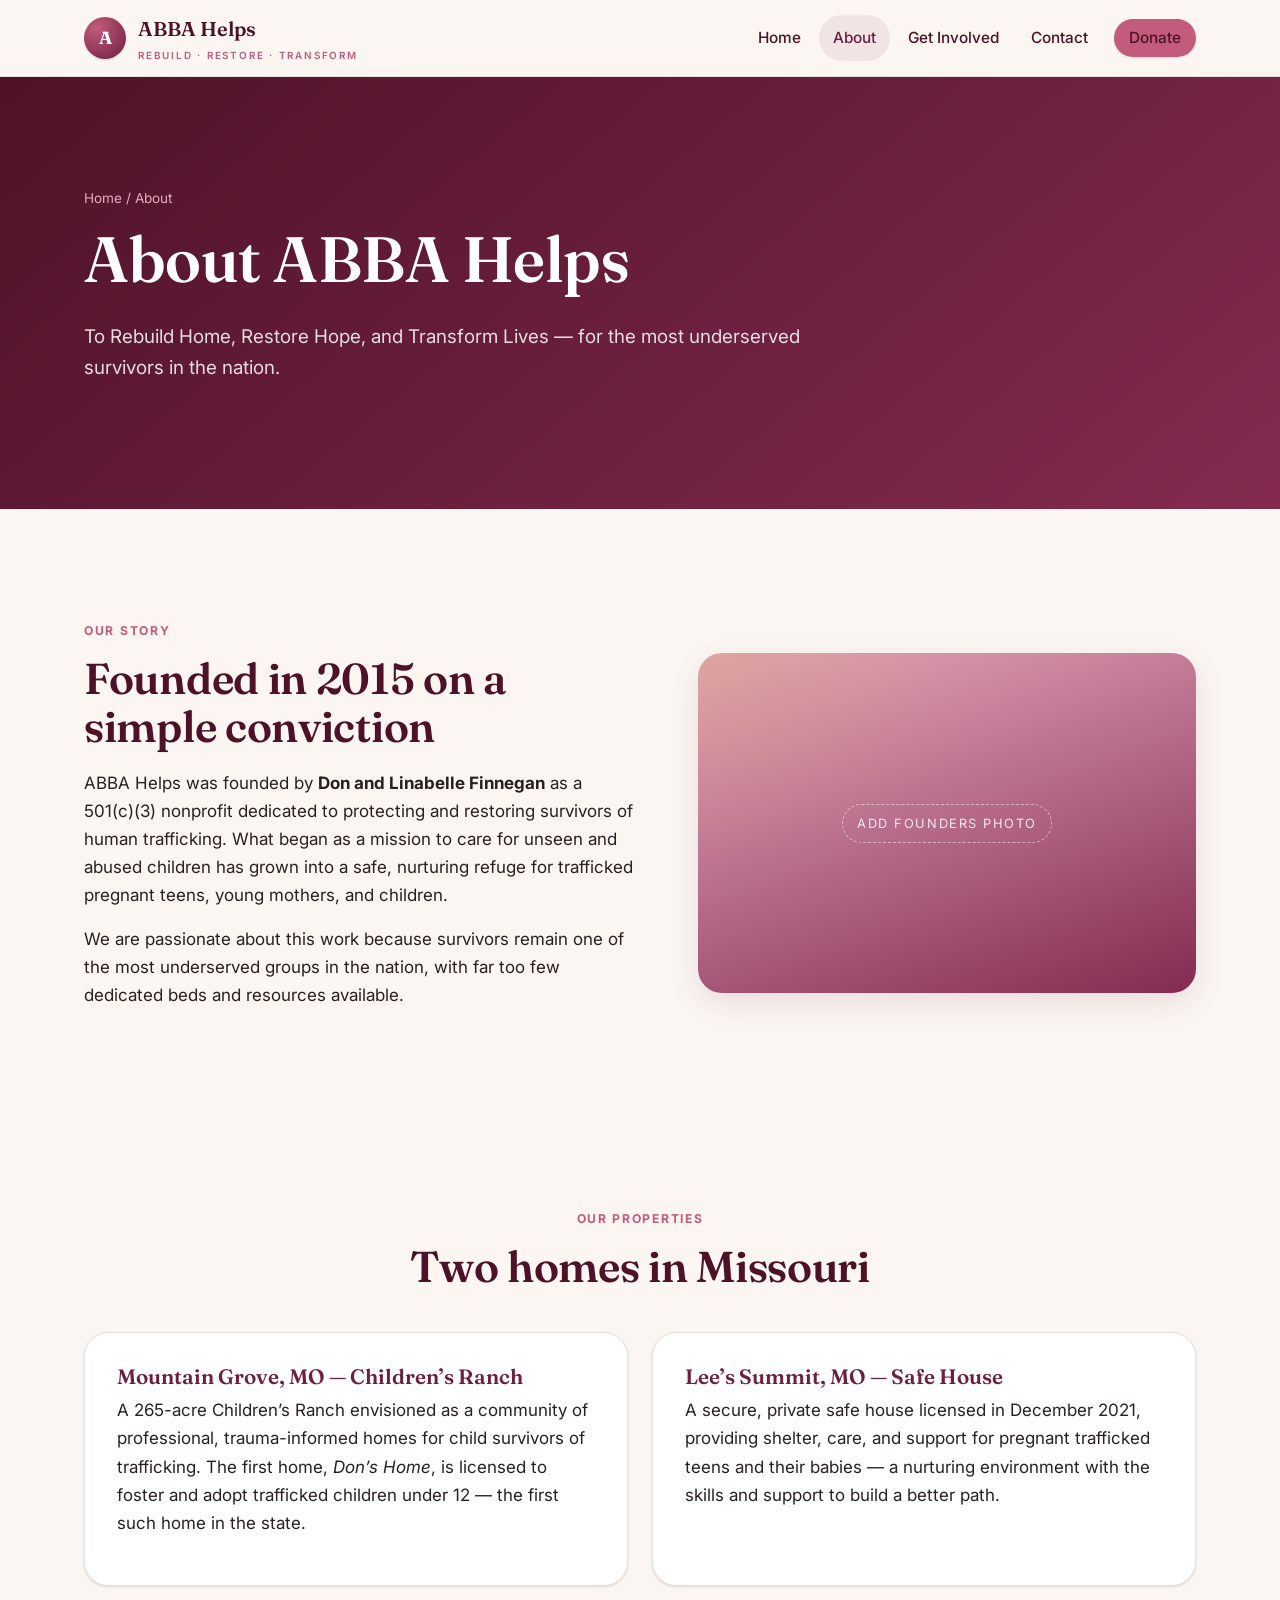
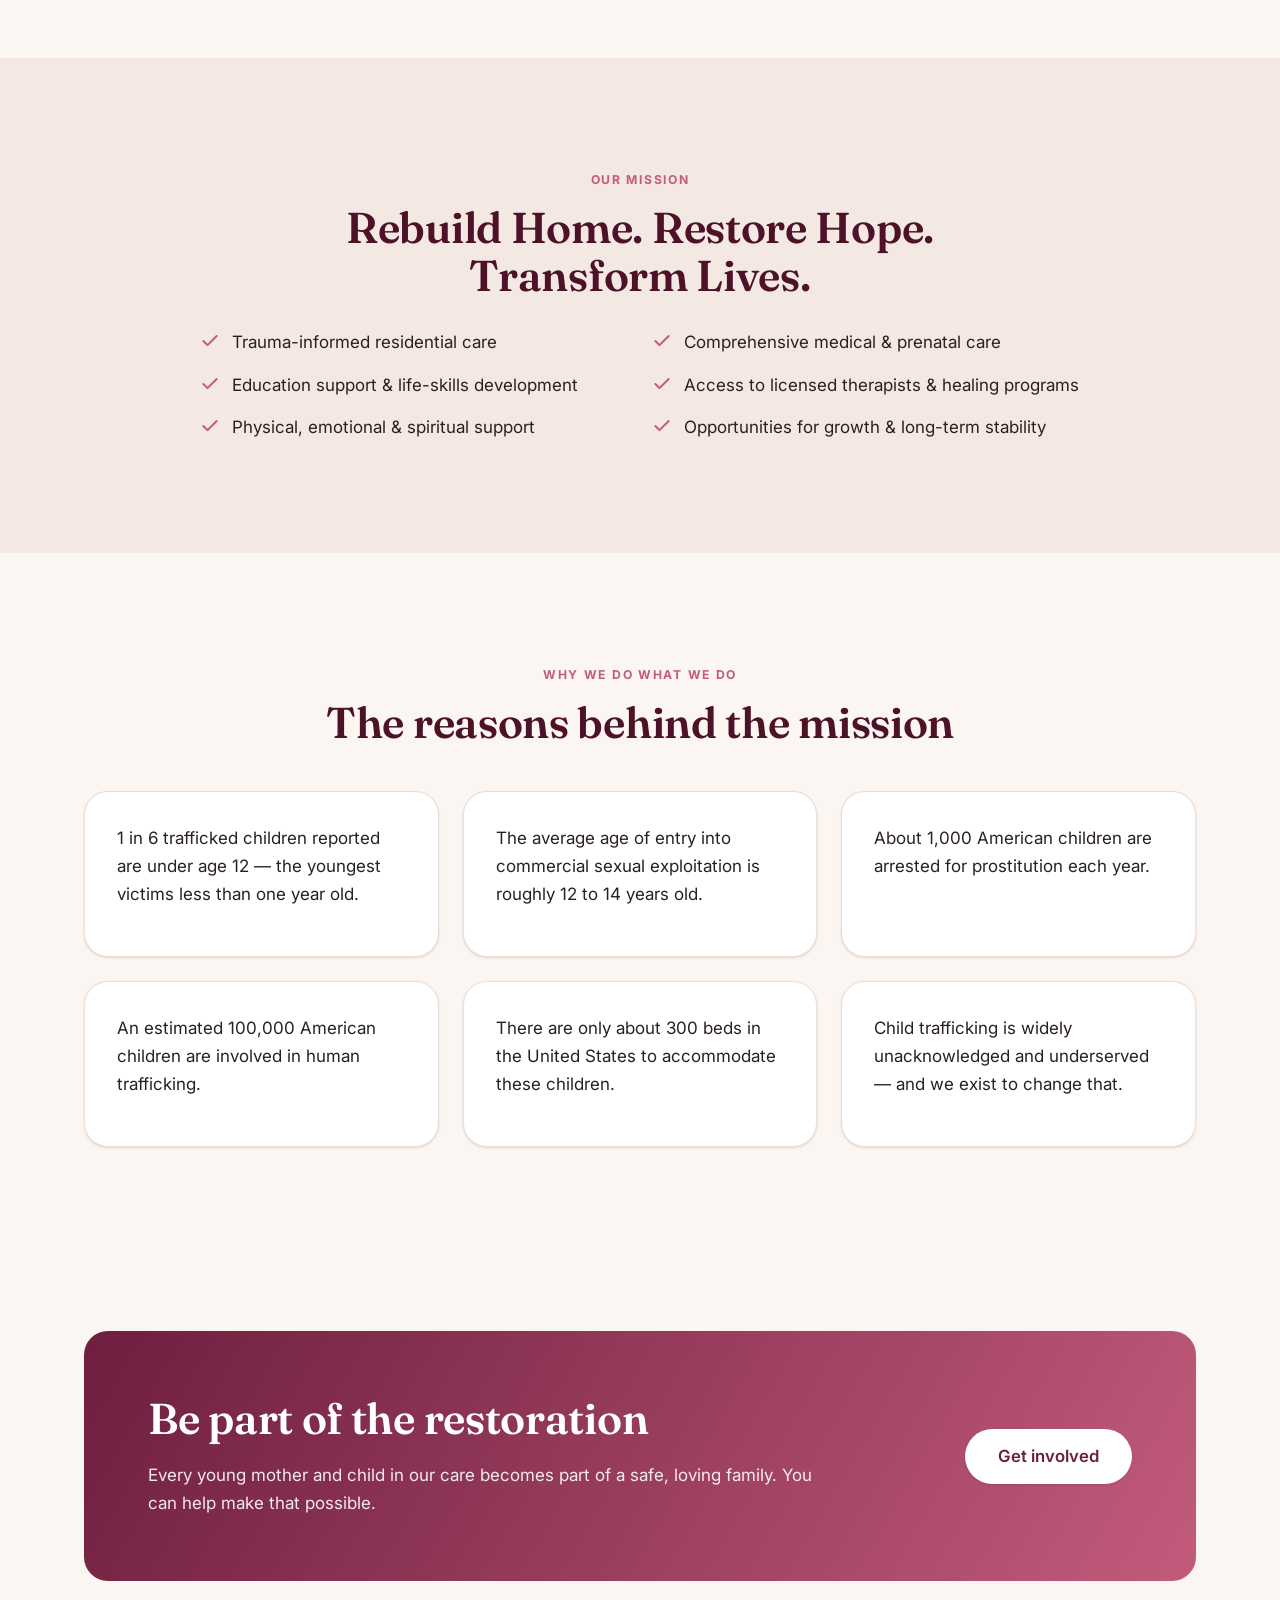
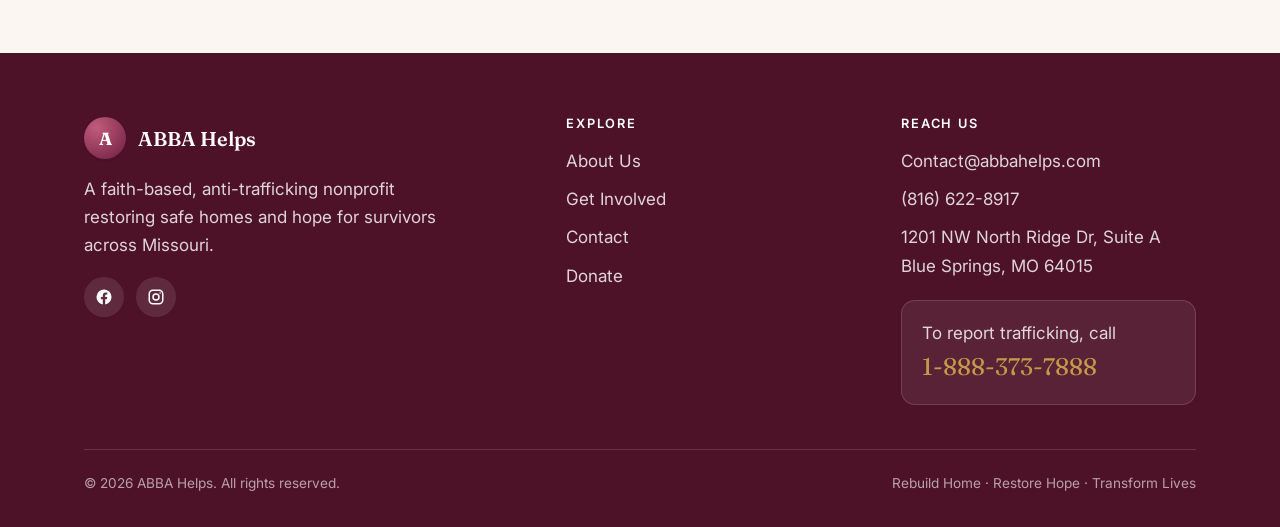
==== about.html @ a387b4b2 "Add files via upload" ====
<!DOCTYPE html>
<html lang="en">
<head>
<meta charset="UTF-8" />
<meta name="viewport" content="width=device-width, initial-scale=1" />
<title>About | ABBA Helps</title>
<meta name="description" content="Founded in 2015 by Don and Linabelle Finnegan, ABBA Helps is a 501(c)(3) nonprofit restoring survivors of human trafficking through safe homes and trauma-informed care in Missouri." />
<link rel="preconnect" href="https://fonts.googleapis.com" />
<link rel="preconnect" href="https://fonts.gstatic.com" crossorigin />
<link href="https://fonts.googleapis.com/css2?family=Fraunces:ital,opsz,wght@0,9..144,400;0,9..144,500;0,9..144,600;1,9..144,500&family=Inter:wght@400;500;600;700&display=swap" rel="stylesheet" />
<link rel="stylesheet" href="styles.css" />
</head>
<body>

<header class="site-header">
  <div class="container nav">
    <a href="index.html" class="brand" aria-label="ABBA Helps home"><span class="mark">A</span><span>ABBA Helps<small>Rebuild · Restore · Transform</small></span></a>
    <button class="nav-toggle" aria-label="Open menu" aria-expanded="false"><span></span><span></span><span></span></button>
    <ul class="nav-links">
      <li><a href="index.html">Home</a></li>
      <li><a href="about.html" class="active">About</a></li>
      <li><a href="get-involved.html">Get Involved</a></li>
      <li><a href="contact.html">Contact</a></li>
      <li class="nav-cta"><a class="btn btn--accent" href="https://form-renderer-app.donorperfect.io/give/abba-helps/abba-helps-donate" target="_blank" rel="noopener">Donate</a></li>
    </ul>
  </div>
</header>

<main>
<section class="page-head">
  <div class="container">
    <div class="breadcrumb"><a href="index.html">Home</a> / About</div>
    <h1>About ABBA Helps</h1>
    <p class="lead measure">To Rebuild Home, Restore Hope, and Transform Lives — for the most underserved survivors in the nation.</p>
  </div>
</section>

<section class="section">
  <div class="container split">
    <div class="reveal">
      <p class="eyebrow">Our Story</p>
      <h2>Founded in 2015 on a simple conviction</h2>
      <p>ABBA Helps was founded by <strong>Don and Linabelle Finnegan</strong> as a 501(c)(3) nonprofit dedicated to protecting and restoring survivors of human trafficking. What began as a mission to care for unseen and abused children has grown into a safe, nurturing refuge for trafficked pregnant teens, young mothers, and children.</p>
      <p>We are passionate about this work because survivors remain one of the most underserved groups in the nation, with far too few dedicated beds and resources available.</p>
    </div>
    <div class="media reveal" role="img" aria-label="Photo of the ABBA Helps founders or home"><span class="ph">Add founders photo</span></div>
  </div>
</section>

<section class="section--tight">
  <div class="container">
    <p class="eyebrow center">Our Properties</p>
    <h2 class="center" style="margin-bottom:40px">Two homes in Missouri</h2>
    <div class="grid grid-2">
      <article class="card reveal">
        <h3>Mountain Grove, MO — Children’s Ranch</h3>
        <p>A 265-acre Children’s Ranch envisioned as a community of professional, trauma-informed homes for child survivors of trafficking. The first home, <em>Don’s Home</em>, is licensed to foster and adopt trafficked children under 12 — the first such home in the state.</p>
      </article>
      <article class="card reveal">
        <h3>Lee’s Summit, MO — Safe House</h3>
        <p>A secure, private safe house licensed in December 2021, providing shelter, care, and support for pregnant trafficked teens and their babies — a nurturing environment with the skills and support to build a better path.</p>
      </article>
    </div>
  </div>
</section>

<section class="section scripture">
  <div class="container">
    <div class="center measure">
      <p class="eyebrow">Our Mission</p>
      <h2 style="margin-bottom:28px">Rebuild Home. Restore Hope. Transform Lives.</h2>
    </div>
    <div class="grid grid-2" style="max-width:880px;margin-inline:auto">
      <ul class="checklist reveal">
        <li><svg width="20" height="20" viewBox="0 0 24 24" fill="none" stroke="currentColor" stroke-width="2.4" stroke-linecap="round" stroke-linejoin="round"><path d="M20 6L9 17l-5-5"/></svg> Trauma-informed residential care</li>
        <li><svg width="20" height="20" viewBox="0 0 24 24" fill="none" stroke="currentColor" stroke-width="2.4" stroke-linecap="round" stroke-linejoin="round"><path d="M20 6L9 17l-5-5"/></svg> Education support &amp; life-skills development</li>
        <li><svg width="20" height="20" viewBox="0 0 24 24" fill="none" stroke="currentColor" stroke-width="2.4" stroke-linecap="round" stroke-linejoin="round"><path d="M20 6L9 17l-5-5"/></svg> Physical, emotional &amp; spiritual support</li>
      </ul>
      <ul class="checklist reveal">
        <li><svg width="20" height="20" viewBox="0 0 24 24" fill="none" stroke="currentColor" stroke-width="2.4" stroke-linecap="round" stroke-linejoin="round"><path d="M20 6L9 17l-5-5"/></svg> Comprehensive medical &amp; prenatal care</li>
        <li><svg width="20" height="20" viewBox="0 0 24 24" fill="none" stroke="currentColor" stroke-width="2.4" stroke-linecap="round" stroke-linejoin="round"><path d="M20 6L9 17l-5-5"/></svg> Access to licensed therapists &amp; healing programs</li>
        <li><svg width="20" height="20" viewBox="0 0 24 24" fill="none" stroke="currentColor" stroke-width="2.4" stroke-linecap="round" stroke-linejoin="round"><path d="M20 6L9 17l-5-5"/></svg> Opportunities for growth &amp; long-term stability</li>
      </ul>
    </div>
  </div>
</section>

<section class="section">
  <div class="container">
    <div class="center measure" style="margin-bottom:44px">
      <p class="eyebrow">Why We Do What We Do</p>
      <h2>The reasons behind the mission</h2>
    </div>
    <div class="grid grid-3">
      <div class="card reveal"><p>1 in 6 trafficked children reported are under age 12 — the youngest victims less than one year old.</p></div>
      <div class="card reveal"><p>The average age of entry into commercial sexual exploitation is roughly 12 to 14 years old.</p></div>
      <div class="card reveal"><p>About 1,000 American children are arrested for prostitution each year.</p></div>
      <div class="card reveal"><p>An estimated 100,000 American children are involved in human trafficking.</p></div>
      <div class="card reveal"><p>There are only about 300 beds in the United States to accommodate these children.</p></div>
      <div class="card reveal"><p>Child trafficking is widely unacknowledged and underserved — and we exist to change that.</p></div>
    </div>
  </div>
</section>

<section class="section--tight">
  <div class="container">
    <div class="cta-band reveal"><div class="inner">
      <div>
        <h2>Be part of the restoration</h2>
        <p>Every young mother and child in our care becomes part of a safe, loving family. You can help make that possible.</p>
      </div>
      <div class="btn-row" style="justify-content:flex-end">
        <a class="btn btn--light btn--lg" href="get-involved.html">Get involved</a>
      </div>
    </div></div>
  </div>
</section>
</main>

<footer class="site-footer">
  <div class="container">
    <div class="foot-grid">
      <div>
        <a href="index.html" class="brand" style="color:#fff"><span class="mark">A</span><span style="color:#fff">ABBA Helps</span></a>
        <p style="margin-top:16px;max-width:34ch">A faith-based, anti-trafficking nonprofit restoring safe homes and hope for survivors across Missouri.</p>
        <div class="socials">
          <a href="https://www.facebook.com/abbahelps/" target="_blank" rel="noopener" aria-label="Facebook"><svg width="18" height="18" viewBox="0 0 24 24" fill="currentColor"><path d="M22 12a10 10 0 10-11.6 9.9v-7H7.9V12h2.5V9.8c0-2.5 1.5-3.9 3.8-3.9 1.1 0 2.2.2 2.2.2v2.5h-1.2c-1.2 0-1.6.8-1.6 1.6V12h2.7l-.4 2.9h-2.3v7A10 10 0 0022 12z"/></svg></a>
          <a href="https://www.instagram.com/abbahelps/" target="_blank" rel="noopener" aria-label="Instagram"><svg width="18" height="18" viewBox="0 0 24 24" fill="none" stroke="currentColor" stroke-width="2"><rect x="3" y="3" width="18" height="18" rx="5"/><circle cx="12" cy="12" r="4"/><circle cx="17.5" cy="6.5" r="1" fill="currentColor" stroke="none"/></svg></a>
        </div>
      </div>
      <div>
        <h4>Explore</h4>
        <ul class="foot-links">
          <li><a href="about.html">About Us</a></li>
          <li><a href="get-involved.html">Get Involved</a></li>
          <li><a href="contact.html">Contact</a></li>
          <li><a href="https://form-renderer-app.donorperfect.io/give/abba-helps/abba-helps-donate" target="_blank" rel="noopener">Donate</a></li>
        </ul>
      </div>
      <div>
        <h4>Reach Us</h4>
        <ul class="foot-links">
          <li><a href="mailto:Contact@abbahelps.com">Contact@abbahelps.com</a></li>
          <li><a href="tel:+18166228917">(816) 622-8917</a></li>
          <li>1201 NW North Ridge Dr, Suite A<br>Blue Springs, MO 64015</li>
        </ul>
        <div class="hotline"><div>To report trafficking, call</div><div class="num">1-888-373-7888</div></div>
      </div>
    </div>
    <div class="foot-bottom">
      <span>© <span id="year">2026</span> ABBA Helps. All rights reserved.</span>
      <span>Rebuild Home · Restore Hope · Transform Lives</span>
    </div>
  </div>
</footer>

<script src="script.js"></script>
</body>
</html>
---- styles.css ----
/* =====================================================================
   ABBA Helps — Design System
   A single shared stylesheet for the whole site. Edit tokens here and
   the change ripples everywhere. No build step required.
   ===================================================================== */

/* ----- Design tokens ------------------------------------------------ */
:root {
  /* Brand */
  --maroon-900: #4E1228;
  --maroon-700: #6E1E3F;
  --maroon-600: #842A50;
  --rose-500:  #C25B7C;
  --rose-300:  #E7A9BE;
  --gold-500:  #C49A4A;

  /* Neutrals */
  --ink:       #2A2024;
  --ink-soft:  #5A4F54;
  --cream:     #FBF6F2;
  --cream-2:   #F4E9E2;
  --white:     #ffffff;
  --line:      #ECDDD6;

  /* Semantic */
  --bg:        var(--cream);
  --surface:   var(--white);
  --text:      var(--ink);
  --muted:     var(--ink-soft);
  --primary:   var(--maroon-700);
  --accent:    var(--rose-500);

  /* Type */
  --font-display: "Fraunces", Georgia, "Times New Roman", serif;
  --font-body: "Inter", -apple-system, BlinkMacSystemFont, "Segoe UI", Roboto, sans-serif;

  /* Spacing scale */
  --s-1: 4px;  --s-2: 8px;  --s-3: 12px; --s-4: 16px; --s-5: 24px;
  --s-6: 32px; --s-7: 48px; --s-8: 64px; --s-9: 96px; --s-10: 128px;

  /* Radius / shadow / motion */
  --r-sm: 8px; --r-md: 14px; --r-lg: 24px; --r-pill: 999px;
  --shadow-sm: 0 1px 3px rgba(40,20,30,.08), 0 1px 2px rgba(40,20,30,.06);
  --shadow-md: 0 10px 30px rgba(78,18,40,.10);
  --shadow-lg: 0 24px 60px rgba(78,18,40,.16);
  --ease: cubic-bezier(.22,.61,.36,1);
  --maxw: 1160px;
}

/* ----- Reset -------------------------------------------------------- */
*,*::before,*::after { box-sizing: border-box; }
html { scroll-behavior: smooth; -webkit-text-size-adjust: 100%; }
body {
  margin: 0;
  font-family: var(--font-body);
  color: var(--text);
  background: var(--bg);
  line-height: 1.65;
  font-size: 17px;
  -webkit-font-smoothing: antialiased;
}
img { max-width: 100%; display: block; }
a { color: var(--primary); text-decoration: none; }
a:hover { color: var(--accent); }
h1,h2,h3,h4 { font-family: var(--font-display); color: var(--maroon-900); line-height: 1.12; font-weight: 600; margin: 0 0 .4em; }
h1 { font-size: clamp(2.4rem, 5vw, 4rem); letter-spacing: -.5px; }
h2 { font-size: clamp(1.8rem, 3.4vw, 2.7rem); letter-spacing: -.3px; }
h3 { font-size: 1.3rem; }
p  { margin: 0 0 1rem; }
.lead { font-size: 1.18rem; color: var(--muted); }

/* ----- Layout helpers ---------------------------------------------- */
.container { width: 100%; max-width: var(--maxw); margin-inline: auto; padding-inline: 24px; }
.section { padding-block: clamp(56px, 9vw, 112px); }
.section--tight { padding-block: clamp(40px, 6vw, 72px); }
.eyebrow {
  font-family: var(--font-body); font-weight: 700; letter-spacing: .14em;
  text-transform: uppercase; font-size: .76rem; color: var(--accent); margin-bottom: 14px;
}
.center { text-align: center; }
.measure { max-width: 62ch; }
.center.measure { margin-inline: auto; }

/* ----- Buttons ------------------------------------------------------ */
.btn {
  --btn-bg: var(--primary); --btn-fg: #fff;
  display: inline-flex; align-items: center; gap: 10px;
  background: var(--btn-bg); color: var(--btn-fg);
  font-weight: 600; font-size: 1rem; line-height: 1;
  padding: 15px 26px; border-radius: var(--r-pill);
  border: 1px solid transparent; cursor: pointer;
  transition: transform .25s var(--ease), box-shadow .25s var(--ease), background .2s var(--ease);
  box-shadow: var(--shadow-sm);
}
.btn:hover { transform: translateY(-2px); box-shadow: var(--shadow-md); color: #fff; }
.btn:active { transform: translateY(0); }
.btn--accent { --btn-bg: var(--accent); }
.btn--gold   { --btn-bg: var(--gold-500); --btn-fg: #2A2024; }
.btn--ghost  {
  --btn-bg: transparent; --btn-fg: var(--maroon-900);
  border-color: rgba(78,18,40,.25); box-shadow: none;
}
.btn--ghost:hover { background: rgba(110,30,63,.06); color: var(--maroon-900); }
.btn--light { --btn-bg: #fff; --btn-fg: var(--maroon-700); }
.btn--lg { padding: 18px 32px; font-size: 1.05rem; }
.btn-row { display: flex; flex-wrap: wrap; gap: 14px; }

/* ----- Header / nav ------------------------------------------------- */
.site-header {
  position: sticky; top: 0; z-index: 50;
  background: rgba(251,246,242,.82);
  backdrop-filter: saturate(140%) blur(12px);
  border-bottom: 1px solid var(--line);
}
.nav { display: flex; align-items: center; justify-content: space-between; height: 76px; }
.brand { display: flex; align-items: center; gap: 12px; font-family: var(--font-display); font-weight: 600; font-size: 1.25rem; color: var(--maroon-900); }
.brand .mark {
  width: 42px; height: 42px; border-radius: 50%; flex: 0 0 auto;
  display: grid; place-items: center; color: #fff; font-weight: 700;
  background: radial-gradient(circle at 30% 25%, var(--rose-500), var(--maroon-700));
  box-shadow: var(--shadow-sm); font-family: var(--font-display); font-size: 1.1rem;
}
.brand small { display:block; font-family: var(--font-body); font-weight: 600; font-size: .62rem; letter-spacing: .18em; text-transform: uppercase; color: var(--accent); margin-top: 2px; }
.nav-links { display: flex; align-items: center; gap: 4px; list-style: none; margin: 0; padding: 0; }
.nav-links a {
  display: inline-block; padding: 10px 14px; border-radius: var(--r-pill);
  color: var(--maroon-900); font-weight: 500; font-size: .96rem; transition: background .2s;
}
.nav-links a:hover, .nav-links a.active { background: rgba(110,30,63,.08); color: var(--maroon-700); }
.nav-cta { margin-left: 8px; }
.nav-toggle { display: none; background: none; border: 0; cursor: pointer; padding: 10px; }
.nav-toggle span { display: block; width: 24px; height: 2px; background: var(--maroon-900); margin: 5px 0; transition: .3s; }

/* ----- Hero --------------------------------------------------------- */
.hero { position: relative; overflow: hidden; color: #fff; isolation: isolate; }
.hero::before {
  content: ""; position: absolute; inset: 0; z-index: -2;
  background:
    radial-gradient(1200px 600px at 80% -10%, rgba(196,154,74,.35), transparent 60%),
    radial-gradient(900px 700px at 10% 110%, rgba(194,91,124,.45), transparent 55%),
    linear-gradient(140deg, var(--maroon-900) 0%, var(--maroon-700) 55%, var(--maroon-600) 100%);
}
.hero::after { /* subtle texture */
  content: ""; position: absolute; inset: 0; z-index: -1; opacity: .12;
  background-image: radial-gradient(rgba(255,255,255,.6) 1px, transparent 1.4px);
  background-size: 26px 26px;
}
.hero .container { padding-block: clamp(72px, 13vw, 150px); }
.hero h1 { color: #fff; max-width: 16ch; }
.hero .lead { color: rgba(255,255,255,.86); font-size: 1.25rem; max-width: 54ch; }
.hero .eyebrow { color: var(--rose-300); }
.hero-tag {
  display:inline-flex; align-items:center; gap:8px; margin-bottom:22px;
  background: rgba(255,255,255,.12); border:1px solid rgba(255,255,255,.2);
  padding: 7px 16px; border-radius: var(--r-pill); font-size:.85rem; font-weight:600;
}
.hero-tag .dot { width:8px; height:8px; border-radius:50%; background: var(--gold-500); }

/* ----- Cards / grids ------------------------------------------------ */
.grid { display: grid; gap: 24px; }
.grid-3 { grid-template-columns: repeat(3, 1fr); }
.grid-2 { grid-template-columns: repeat(2, 1fr); }
.card {
  background: var(--surface); border: 1px solid var(--line);
  border-radius: var(--r-lg); padding: 32px;
  box-shadow: var(--shadow-sm); transition: transform .3s var(--ease), box-shadow .3s var(--ease);
}
.card:hover { transform: translateY(-4px); box-shadow: var(--shadow-md); }
.card .icon {
  width: 54px; height: 54px; border-radius: 14px; display: grid; place-items: center;
  margin-bottom: 18px; background: linear-gradient(135deg, var(--cream-2), #fff);
  border: 1px solid var(--line); color: var(--maroon-700);
}
.card h3 { color: var(--maroon-700); }

/* Pillars (Rebuild/Restore/Transform) */
.pillar { text-align: center; }
.pillar .num { font-family: var(--font-display); font-size: 2.2rem; color: var(--rose-300); }

/* ----- Stats band --------------------------------------------------- */
.stats { background: var(--maroon-900); color: #fff; }
.stats .grid { grid-template-columns: repeat(4, 1fr); gap: 18px; }
.stat { text-align: center; padding: 14px; }
.stat .big { font-family: var(--font-display); font-size: clamp(2.2rem,4vw,3.2rem); color: var(--gold-500); line-height: 1; }
.stat .lbl { color: rgba(255,255,255,.8); font-size: .95rem; margin-top: 8px; }

/* ----- Split feature ------------------------------------------------ */
.split { display: grid; grid-template-columns: 1.05fr .95fr; gap: clamp(28px,5vw,64px); align-items: center; }
.media {
  border-radius: var(--r-lg); min-height: 340px; box-shadow: var(--shadow-md);
  background:
    radial-gradient(120% 120% at 0% 0%, rgba(196,154,74,.25), transparent 50%),
    linear-gradient(160deg, var(--rose-300), var(--maroon-600));
  position: relative; overflow: hidden; display: grid; place-items: center;
}
.media .ph {
  color: rgba(255,255,255,.85); font-size: .8rem; letter-spacing: .12em; text-transform: uppercase;
  border: 1px dashed rgba(255,255,255,.5); padding: 8px 14px; border-radius: var(--r-pill);
}

/* ----- Scripture quote --------------------------------------------- */
.scripture { background: var(--cream-2); }
.scripture blockquote {
  margin: 0 auto; max-width: 50ch; text-align: center; font-family: var(--font-display);
  font-size: clamp(1.5rem, 3vw, 2.1rem); font-style: italic; color: var(--maroon-700); line-height: 1.35;
}
.scripture cite { display:block; margin-top: 20px; font-family: var(--font-body); font-style: normal; font-weight: 700; letter-spacing:.05em; color: var(--accent); font-size: .95rem; }

/* ----- Donate band -------------------------------------------------- */
.cta-band { position: relative; color: #fff; overflow:hidden; isolation:isolate; border-radius: var(--r-lg); }
.cta-band::before { content:""; position:absolute; inset:0; z-index:-1;
  background: linear-gradient(120deg, var(--maroon-700), var(--rose-500)); }
.cta-band .inner { padding: clamp(36px,6vw,64px); display:grid; grid-template-columns: 1.4fr .6fr; gap: 28px; align-items:center; }
.cta-band h2 { color:#fff; }
.cta-band p { color: rgba(255,255,255,.9); margin-bottom:0; }
.cta-band .price { font-family: var(--font-display); font-size: 3rem; color: var(--gold-500); }

/* ----- Forms -------------------------------------------------------- */
.form { display: grid; gap: 18px; max-width: 620px; }
.field label { display:block; font-weight:600; font-size:.9rem; margin-bottom:6px; color: var(--maroon-900); }
.field input, .field textarea, .field select {
  width:100%; padding:13px 15px; font: inherit; color: var(--ink);
  background:#fff; border:1px solid var(--line); border-radius: var(--r-sm);
  transition: border-color .2s, box-shadow .2s;
}
.field input:focus, .field textarea:focus, .field select:focus {
  outline:none; border-color: var(--accent); box-shadow: 0 0 0 4px rgba(194,91,124,.15);
}
.field textarea { min-height: 140px; resize: vertical; }
.field-row { display:grid; grid-template-columns: 1fr 1fr; gap:18px; }

/* ----- Info / list items ------------------------------------------- */
.checklist { list-style:none; padding:0; margin:0; display:grid; gap:14px; }
.checklist li { display:flex; gap:12px; align-items:flex-start; }
.checklist svg { flex:0 0 auto; margin-top:3px; color: var(--accent); }

/* ----- Notice box --------------------------------------------------- */
.notice { background:#fff; border:1px solid var(--line); border-left:4px solid var(--accent);
  border-radius: var(--r-md); padding: 20px 24px; box-shadow: var(--shadow-sm); }
.notice strong { color: var(--maroon-700); }

/* ----- Footer ------------------------------------------------------- */
.site-footer { background: var(--maroon-900); color: rgba(255,255,255,.82); }
.site-footer .container { padding-block: 64px 32px; }
.foot-grid { display:grid; grid-template-columns: 1.5fr 1fr 1fr; gap: 40px; }
.site-footer h4 { color:#fff; font-family: var(--font-body); font-size: .8rem; letter-spacing:.14em; text-transform:uppercase; margin-bottom:16px; }
.site-footer a { color: rgba(255,255,255,.82); }
.site-footer a:hover { color:#fff; }
.foot-links { list-style:none; padding:0; margin:0; display:grid; gap:10px; }
.socials { display:flex; gap:12px; margin-top:18px; }
.socials a { width:40px; height:40px; border-radius:50%; display:grid; place-items:center; background: rgba(255,255,255,.1); color:#fff; }
.socials a:hover { background: var(--accent); }
.hotline { background: rgba(255,255,255,.07); border:1px solid rgba(255,255,255,.14); border-radius: var(--r-md); padding:18px 20px; margin-top:20px; }
.hotline .num { font-family: var(--font-display); font-size: 1.5rem; color: var(--gold-500); }
.foot-bottom { border-top:1px solid rgba(255,255,255,.14); margin-top:44px; padding-top:22px; display:flex; justify-content:space-between; flex-wrap:wrap; gap:12px; font-size:.85rem; color: rgba(255,255,255,.6); }

/* ----- Page header (interior pages) -------------------------------- */
.page-head { background: linear-gradient(140deg, var(--maroon-900), var(--maroon-600)); color:#fff; }
.page-head .container { padding-block: clamp(56px,9vw,110px); }
.page-head h1 { color:#fff; }
.page-head .lead { color: rgba(255,255,255,.85); }
.breadcrumb { font-size:.85rem; color: var(--rose-300); margin-bottom: 14px; }
.breadcrumb a { color: var(--rose-300); }

/* ----- Reveal-on-scroll -------------------------------------------- */
.reveal { opacity:0; transform: translateY(22px); transition: opacity .7s var(--ease), transform .7s var(--ease); }
.reveal.in { opacity:1; transform:none; }

/* ----- Responsive --------------------------------------------------- */
@media (max-width: 900px) {
  .grid-3 { grid-template-columns: 1fr; }
  .grid-2 { grid-template-columns: 1fr; }
  .stats .grid { grid-template-columns: repeat(2,1fr); }
  .split { grid-template-columns: 1fr; }
  .cta-band .inner { grid-template-columns: 1fr; text-align:center; }
  .cta-band .btn-row { justify-content:center; }
  .foot-grid { grid-template-columns: 1fr; gap:32px; }
  .field-row { grid-template-columns: 1fr; }

  .nav-toggle { display:block; }
  .nav-links {
    position: absolute; top: 76px; left:0; right:0;
    flex-direction: column; align-items: stretch; gap:4px;
    background: var(--cream); border-bottom:1px solid var(--line);
    padding: 14px 24px 22px; box-shadow: var(--shadow-md);
    transform: translateY(-12px); opacity:0; pointer-events:none; transition: .28s var(--ease);
  }
  .nav-links.open { transform:none; opacity:1; pointer-events:auto; }
  .nav-links a { padding: 13px 14px; }
  .nav-cta { margin: 6px 0 0; }
}
@media (max-width: 480px) {
  .stats .grid { grid-template-columns: 1fr; }
  body { font-size: 16px; }
}

@media (prefers-reduced-motion: reduce) {
  * { animation: none !important; transition: none !important; scroll-behavior: auto !important; }
  .reveal { opacity:1; transform:none; }
}
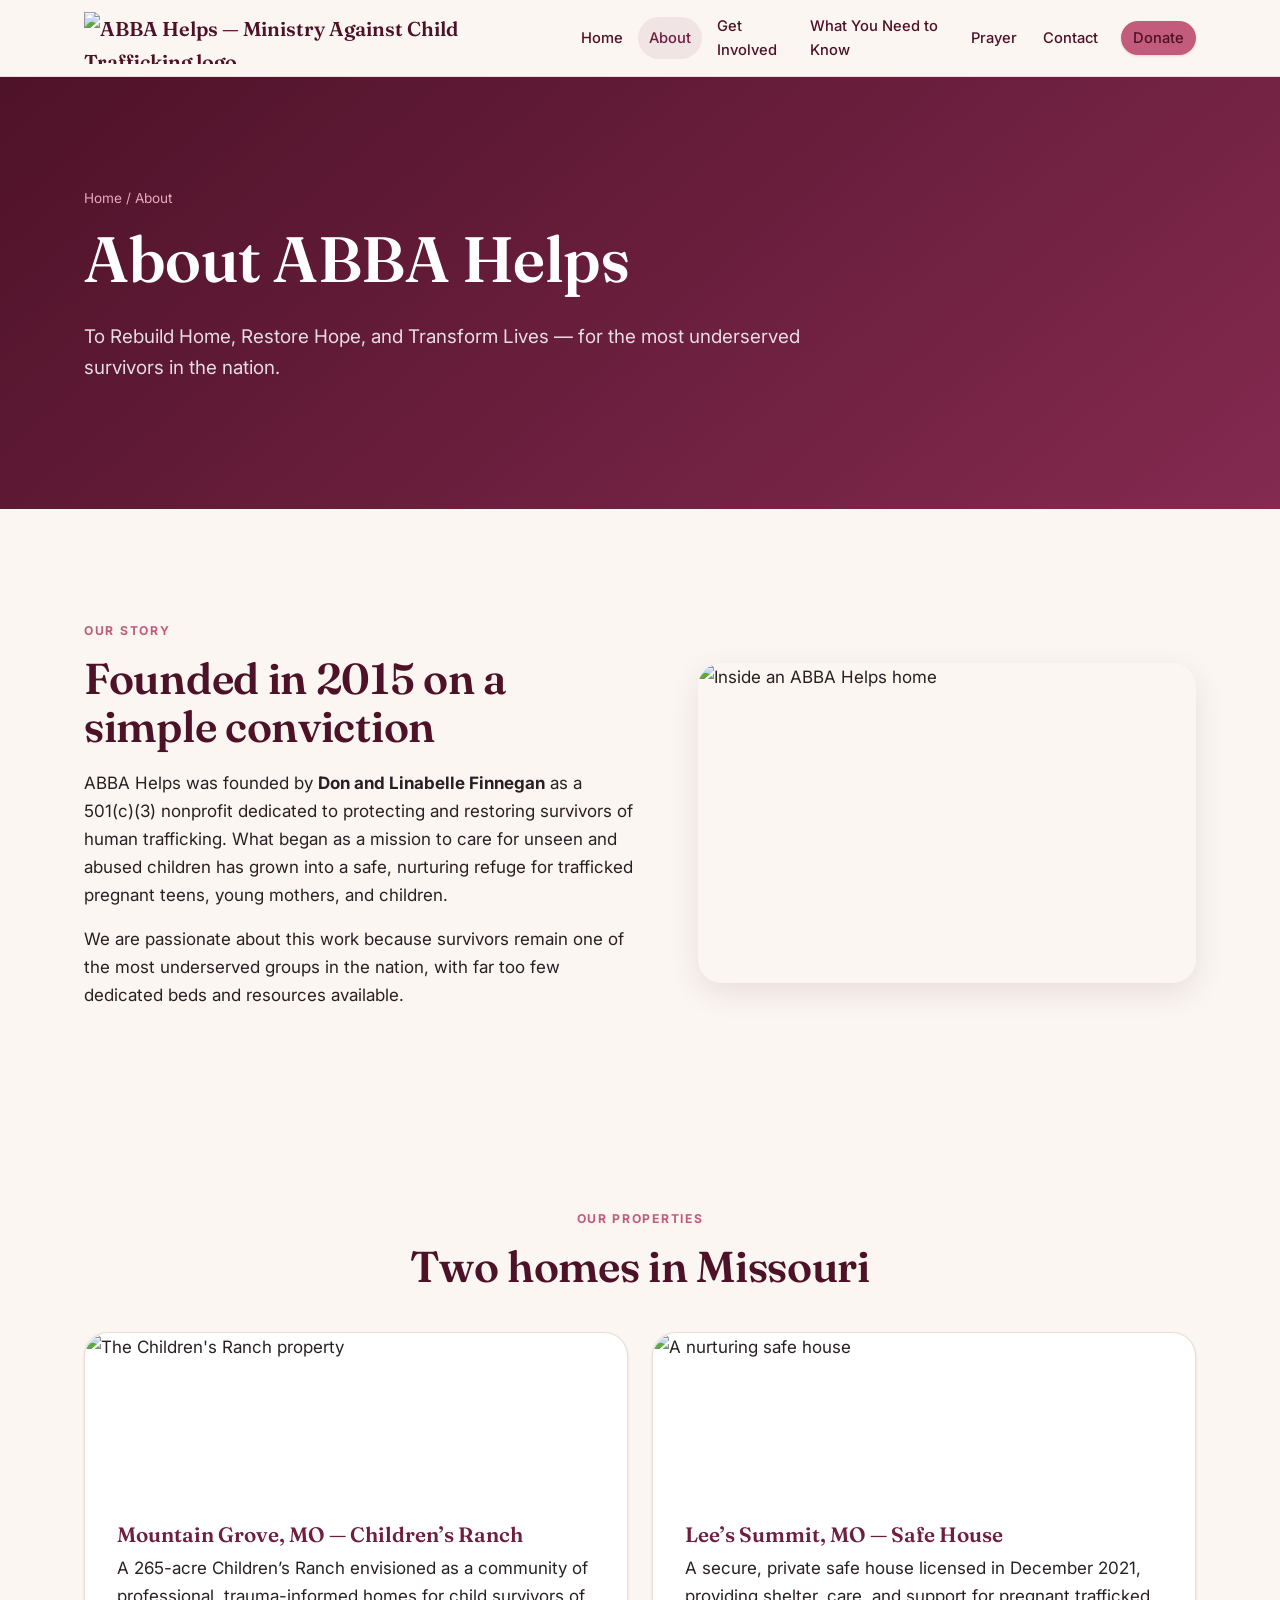
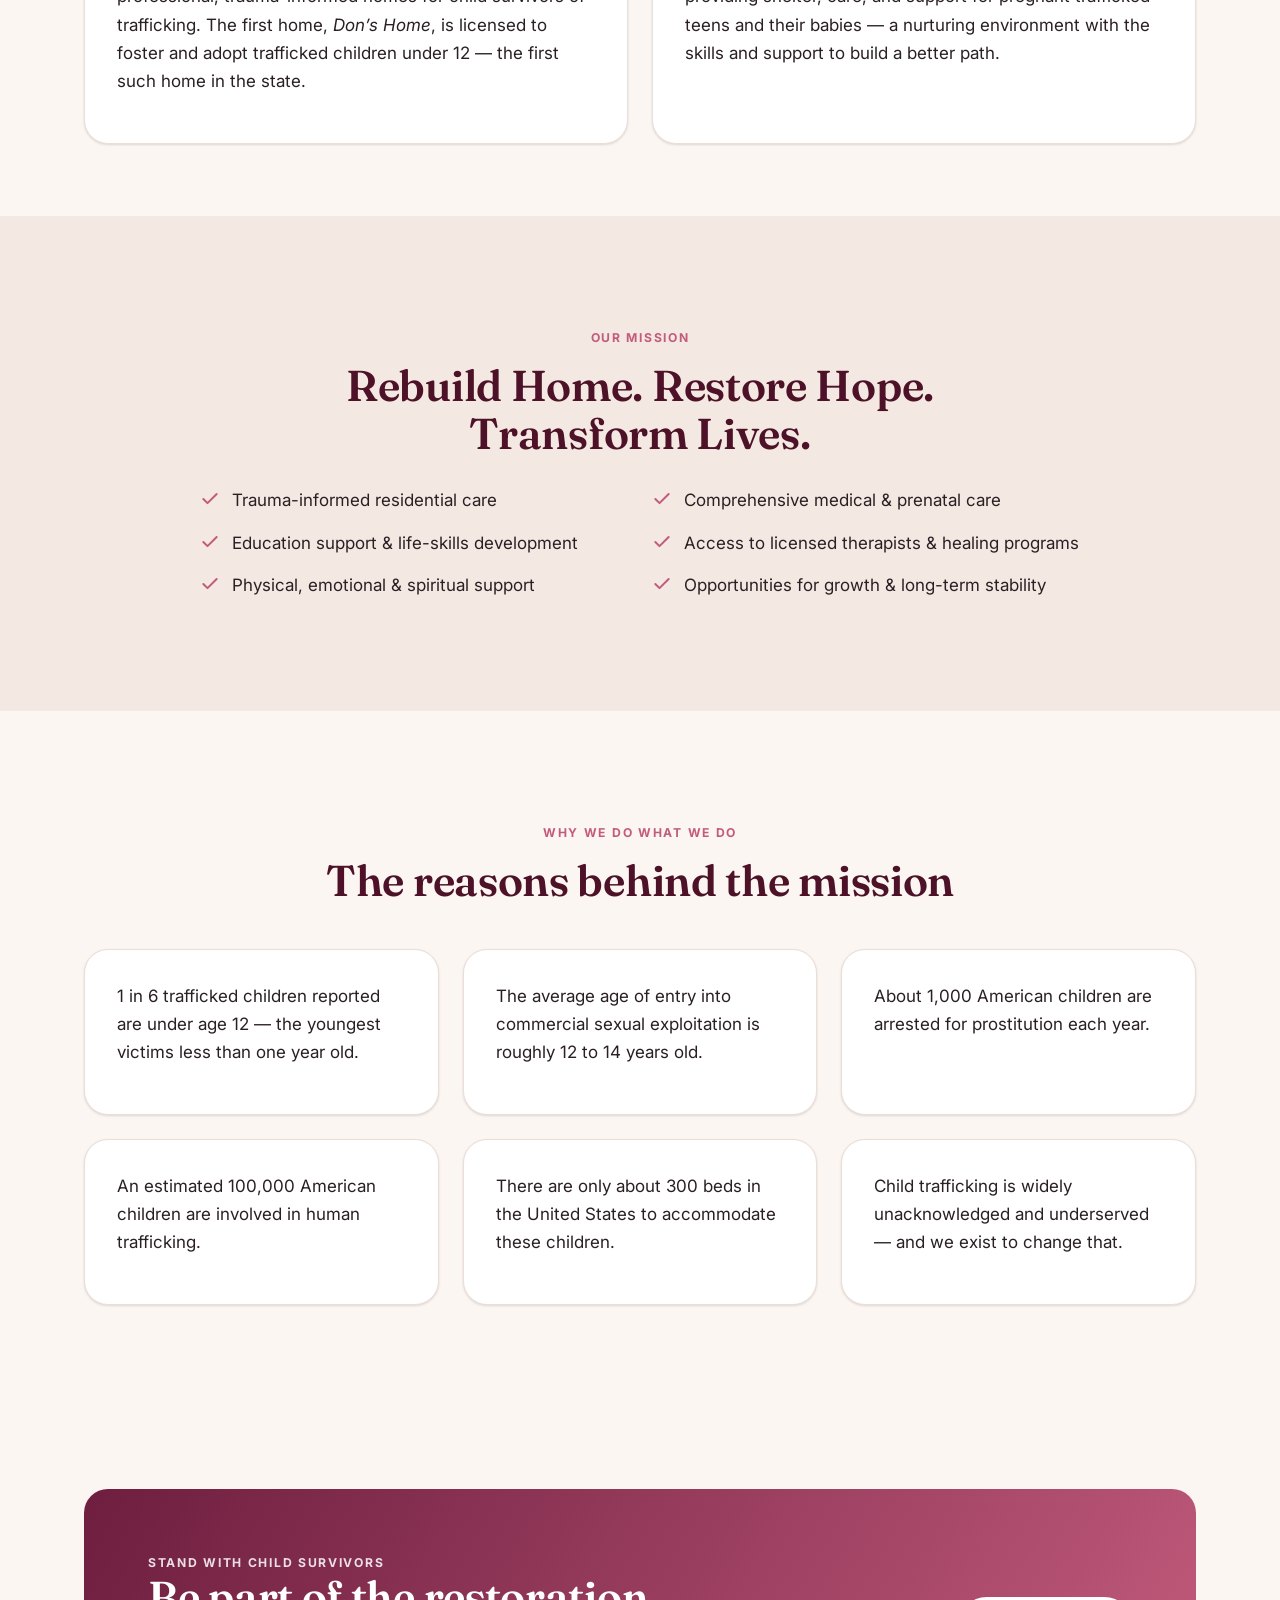
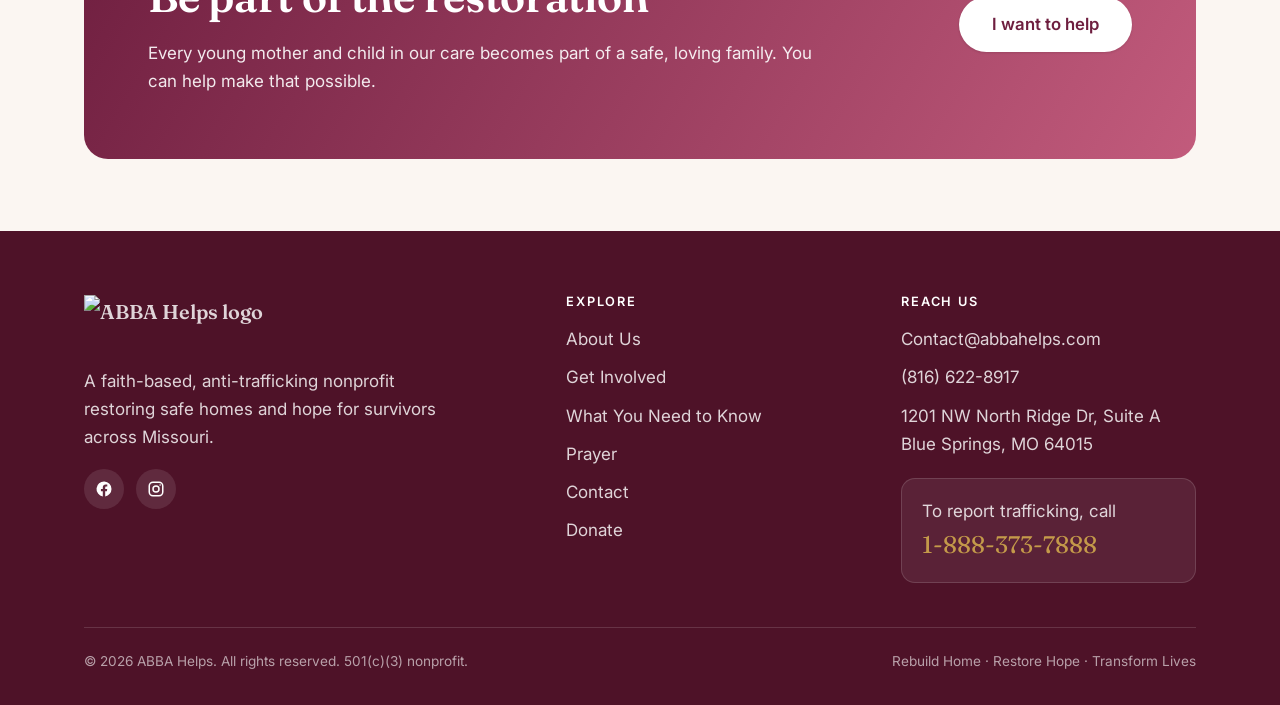
==== commit 2caed139: "Full redesign: logo, imagery, all pages (What You Need to Know, Prayer, Donate), embedded donation f" ====
--- a/about.html
+++ b/about.html
@@ -4,34 +4,36 @@
 <meta charset="UTF-8" />
 <meta name="viewport" content="width=device-width, initial-scale=1" />
 <title>About | ABBA Helps</title>
-<meta name="description" content="Founded in 2015 by Don and Linabelle Finnegan, ABBA Helps is a 501(c)(3) nonprofit restoring survivors of human trafficking through safe homes and trauma-informed care in Missouri." />
+<meta name="description" content="Founded in 2015 by Don and Linabelle Finnegan, ABBA Helps restores survivors of human trafficking through safe homes and trauma-informed care in Missouri." />
 <link rel="preconnect" href="https://fonts.googleapis.com" />
 <link rel="preconnect" href="https://fonts.gstatic.com" crossorigin />
 <link href="https://fonts.googleapis.com/css2?family=Fraunces:ital,opsz,wght@0,9..144,400;0,9..144,500;0,9..144,600;1,9..144,500&family=Inter:wght@400;500;600;700&display=swap" rel="stylesheet" />
 <link rel="stylesheet" href="styles.css" />
 </head>
 <body>
-
 <header class="site-header">
   <div class="container nav">
-    <a href="index.html" class="brand" aria-label="ABBA Helps home"><span class="mark">A</span><span>ABBA Helps<small>Rebuild · Restore · Transform</small></span></a>
+    <a href="index.html" class="brand" aria-label="ABBA Helps home">
+      <img class="brand-logo" src="https://static.wixstatic.com/media/a490a1_e13c080926cb465ead91471263c5ee8f~mv2.png" alt="ABBA Helps — Ministry Against Child Trafficking logo" />
+    </a>
     <button class="nav-toggle" aria-label="Open menu" aria-expanded="false"><span></span><span></span><span></span></button>
     <ul class="nav-links">
       <li><a href="index.html">Home</a></li>
       <li><a href="about.html" class="active">About</a></li>
       <li><a href="get-involved.html">Get Involved</a></li>
+      <li><a href="what-you-need-to-know.html">What You Need to Know</a></li>
+      <li><a href="prayer.html">Prayer</a></li>
       <li><a href="contact.html">Contact</a></li>
-      <li class="nav-cta"><a class="btn btn--accent" href="https://form-renderer-app.donorperfect.io/give/abba-helps/abba-helps-donate" target="_blank" rel="noopener">Donate</a></li>
+      <li class="nav-cta"><a class="btn btn--accent" href="donate.html">Donate</a></li>
     </ul>
   </div>
 </header>
-
 <main>
 <section class="page-head">
   <div class="container">
     <div class="breadcrumb"><a href="index.html">Home</a> / About</div>
     <h1>About ABBA Helps</h1>
-    <p class="lead measure">To Rebuild Home, Restore Hope, and Transform Lives — for the most underserved survivors in the nation.</p>
+    <p class="lead measure">To Rebuild Home, Restore Hope, and Transform Lives &mdash; for the most underserved survivors in the nation.</p>
   </div>
 </section>
 
@@ -43,7 +45,7 @@
       <p>ABBA Helps was founded by <strong>Don and Linabelle Finnegan</strong> as a 501(c)(3) nonprofit dedicated to protecting and restoring survivors of human trafficking. What began as a mission to care for unseen and abused children has grown into a safe, nurturing refuge for trafficked pregnant teens, young mothers, and children.</p>
       <p>We are passionate about this work because survivors remain one of the most underserved groups in the nation, with far too few dedicated beds and resources available.</p>
     </div>
-    <div class="media reveal" role="img" aria-label="Photo of the ABBA Helps founders or home"><span class="ph">Add founders photo</span></div>
+    <div class="split-media reveal"><img src="https://static.wixstatic.com/media/a490a1_fadef14c16db448c8db51389518bd76b~mv2.jpg" alt="Inside an ABBA Helps home" loading="lazy" /></div>
   </div>
 </section>
 
@@ -53,12 +55,14 @@
     <h2 class="center" style="margin-bottom:40px">Two homes in Missouri</h2>
     <div class="grid grid-2">
       <article class="card reveal">
-        <h3>Mountain Grove, MO — Children’s Ranch</h3>
-        <p>A 265-acre Children’s Ranch envisioned as a community of professional, trauma-informed homes for child survivors of trafficking. The first home, <em>Don’s Home</em>, is licensed to foster and adopt trafficked children under 12 — the first such home in the state.</p>
+        <div class="card-img"><img src="https://static.wixstatic.com/media/a490a1_a65bb0cd06a3456aa9a65288ef029328~mv2.jpg" alt="The Children's Ranch property" loading="lazy" /></div>
+        <h3>Mountain Grove, MO &mdash; Children&rsquo;s Ranch</h3>
+        <p>A 265-acre Children&rsquo;s Ranch envisioned as a community of professional, trauma-informed homes for child survivors of trafficking. The first home, <em>Don&rsquo;s Home</em>, is licensed to foster and adopt trafficked children under 12 &mdash; the first such home in the state.</p>
       </article>
       <article class="card reveal">
-        <h3>Lee’s Summit, MO — Safe House</h3>
-        <p>A secure, private safe house licensed in December 2021, providing shelter, care, and support for pregnant trafficked teens and their babies — a nurturing environment with the skills and support to build a better path.</p>
+        <div class="card-img"><img src="https://static.wixstatic.com/media/a490a1_6782f7e72b254d158c82912da5c34dce~mv2.jpg" alt="A nurturing safe house" loading="lazy" /></div>
+        <h3>Lee&rsquo;s Summit, MO &mdash; Safe House</h3>
+        <p>A secure, private safe house licensed in December 2021, providing shelter, care, and support for pregnant trafficked teens and their babies &mdash; a nurturing environment with the skills and support to build a better path.</p>
       </article>
     </div>
   </div>
@@ -66,10 +70,7 @@
 
 <section class="section scripture">
   <div class="container">
-    <div class="center measure">
-      <p class="eyebrow">Our Mission</p>
-      <h2 style="margin-bottom:28px">Rebuild Home. Restore Hope. Transform Lives.</h2>
-    </div>
+    <div class="center measure"><p class="eyebrow">Our Mission</p><h2 style="margin-bottom:28px">Rebuild Home. Restore Hope. Transform Lives.</h2></div>
     <div class="grid grid-2" style="max-width:880px;margin-inline:auto">
       <ul class="checklist reveal">
         <li><svg width="20" height="20" viewBox="0 0 24 24" fill="none" stroke="currentColor" stroke-width="2.4" stroke-linecap="round" stroke-linejoin="round"><path d="M20 6L9 17l-5-5"/></svg> Trauma-informed residential care</li>
@@ -87,17 +88,14 @@
 
 <section class="section">
   <div class="container">
-    <div class="center measure" style="margin-bottom:44px">
-      <p class="eyebrow">Why We Do What We Do</p>
-      <h2>The reasons behind the mission</h2>
-    </div>
+    <div class="center measure" style="margin-bottom:44px"><p class="eyebrow">Why We Do What We Do</p><h2>The reasons behind the mission</h2></div>
     <div class="grid grid-3">
-      <div class="card reveal"><p>1 in 6 trafficked children reported are under age 12 — the youngest victims less than one year old.</p></div>
+      <div class="card reveal"><p>1 in 6 trafficked children reported are under age 12 &mdash; the youngest victims less than one year old.</p></div>
       <div class="card reveal"><p>The average age of entry into commercial sexual exploitation is roughly 12 to 14 years old.</p></div>
       <div class="card reveal"><p>About 1,000 American children are arrested for prostitution each year.</p></div>
       <div class="card reveal"><p>An estimated 100,000 American children are involved in human trafficking.</p></div>
       <div class="card reveal"><p>There are only about 300 beds in the United States to accommodate these children.</p></div>
-      <div class="card reveal"><p>Child trafficking is widely unacknowledged and underserved — and we exist to change that.</p></div>
+      <div class="card reveal"><p>Child trafficking is widely unacknowledged and underserved &mdash; and we exist to change that.</p></div>
     </div>
   </div>
 </section>
@@ -106,22 +104,21 @@
   <div class="container">
     <div class="cta-band reveal"><div class="inner">
       <div>
+        <p class="eyebrow" style="color:rgba(255,255,255,.85)">Stand with child survivors</p>
         <h2>Be part of the restoration</h2>
         <p>Every young mother and child in our care becomes part of a safe, loving family. You can help make that possible.</p>
       </div>
       <div class="btn-row" style="justify-content:flex-end">
-        <a class="btn btn--light btn--lg" href="get-involved.html">Get involved</a>
+        <a class="btn btn--light btn--lg" href="donate.html">I want to help</a>
       </div>
     </div></div>
   </div>
-</section>
-</main>
-
+</section></main>
 <footer class="site-footer">
   <div class="container">
     <div class="foot-grid">
       <div>
-        <a href="index.html" class="brand" style="color:#fff"><span class="mark">A</span><span style="color:#fff">ABBA Helps</span></a>
+        <a href="index.html" class="brand" aria-label="ABBA Helps home"><img class="brand-logo" src="https://static.wixstatic.com/media/a490a1_e13c080926cb465ead91471263c5ee8f~mv2.png" alt="ABBA Helps logo" /></a>
         <p style="margin-top:16px;max-width:34ch">A faith-based, anti-trafficking nonprofit restoring safe homes and hope for survivors across Missouri.</p>
         <div class="socials">
           <a href="https://www.facebook.com/abbahelps/" target="_blank" rel="noopener" aria-label="Facebook"><svg width="18" height="18" viewBox="0 0 24 24" fill="currentColor"><path d="M22 12a10 10 0 10-11.6 9.9v-7H7.9V12h2.5V9.8c0-2.5 1.5-3.9 3.8-3.9 1.1 0 2.2.2 2.2.2v2.5h-1.2c-1.2 0-1.6.8-1.6 1.6V12h2.7l-.4 2.9h-2.3v7A10 10 0 0022 12z"/></svg></a>
@@ -133,8 +130,10 @@
         <ul class="foot-links">
           <li><a href="about.html">About Us</a></li>
           <li><a href="get-involved.html">Get Involved</a></li>
+          <li><a href="what-you-need-to-know.html">What You Need to Know</a></li>
+          <li><a href="prayer.html">Prayer</a></li>
           <li><a href="contact.html">Contact</a></li>
-          <li><a href="https://form-renderer-app.donorperfect.io/give/abba-helps/abba-helps-donate" target="_blank" rel="noopener">Donate</a></li>
+          <li><a href="donate.html">Donate</a></li>
         </ul>
       </div>
       <div>
@@ -148,12 +147,11 @@
       </div>
     </div>
     <div class="foot-bottom">
-      <span>© <span id="year">2026</span> ABBA Helps. All rights reserved.</span>
-      <span>Rebuild Home · Restore Hope · Transform Lives</span>
+      <span>&copy; <span id="year">2026</span> ABBA Helps. All rights reserved. 501(c)(3) nonprofit.</span>
+      <span>Rebuild Home &middot; Restore Hope &middot; Transform Lives</span>
     </div>
   </div>
 </footer>
-
 <script src="script.js"></script>
 </body>
-</html>
+</html>
--- a/styles.css
+++ b/styles.css
@@ -298,3 +298,72 @@
   * { animation: none !important; transition: none !important; scroll-behavior: auto !important; }
   .reveal { opacity:1; transform:none; }
 }
+
+/* =====================================================================
+   v2 additions — logo, real imagery, galleries, donate embed, prayer
+   ===================================================================== */
+
+/* Real logo in brand */
+.brand-logo { height: 52px; width: auto; display: block; }
+.brand-text { display:flex; flex-direction:column; line-height:1.05; }
+.site-footer .brand-logo { height: 56px; }
+@media (max-width: 480px){ .brand-logo { height: 44px; } }
+
+/* Expanded nav — allow wrap / tighten on smaller desktops */
+.nav-links a { font-size: .92rem; padding: 9px 11px; }
+@media (max-width: 1080px) and (min-width: 901px){
+  .nav-links a { padding: 8px 8px; font-size: .86rem; }
+}
+
+/* Photographic media (replaces gradient placeholders) */
+.split-media { border-radius: var(--r-lg); overflow: hidden; box-shadow: var(--shadow-md); min-height: 320px; }
+.split-media img, .feature-img { width: 100%; height: 100%; object-fit: cover; display: block; }
+.split-media img { min-height: 320px; }
+
+/* Pillar cards with photo header */
+.pillar-photo { border-radius: var(--r-lg); overflow: hidden; box-shadow: var(--shadow-sm); background:#fff; border:1px solid var(--line); transition: transform .3s var(--ease), box-shadow .3s var(--ease); }
+.pillar-photo:hover { transform: translateY(-4px); box-shadow: var(--shadow-md); }
+.pillar-photo .ph-img { height: 200px; overflow:hidden; }
+.pillar-photo .ph-img img { width:100%; height:100%; object-fit:cover; display:block; transition: transform .5s var(--ease); }
+.pillar-photo:hover .ph-img img { transform: scale(1.05); }
+.pillar-photo .ph-body { padding: 22px 26px 28px; }
+.pillar-photo h3 { color: var(--maroon-700); margin-bottom:8px; }
+
+/* Card with image (get involved) */
+.card .card-img { margin: -32px -32px 20px; height: 170px; overflow:hidden; border-radius: var(--r-lg) var(--r-lg) 0 0; }
+.card .card-img img { width:100%; height:100%; object-fit:cover; display:block; }
+
+/* Certificate / gallery grid */
+.cert-grid { display:grid; grid-template-columns: repeat(3,1fr); gap: 22px; }
+.cert-grid figure { margin:0; background:#fff; border:1px solid var(--line); border-radius: var(--r-md); padding:14px; box-shadow: var(--shadow-sm); }
+.cert-grid img { width:100%; height:auto; border-radius: 6px; display:block; }
+.cert-grid figcaption { text-align:center; font-size:.85rem; color: var(--muted); margin-top:10px; }
+@media (max-width: 900px){ .cert-grid { grid-template-columns: 1fr; max-width:420px; margin-inline:auto; } }
+
+/* Infographics (tall portrait awareness graphics) */
+.infographics { display:grid; grid-template-columns: repeat(3,1fr); gap: 24px; }
+.infographics img { width:100%; height:auto; border-radius: var(--r-md); box-shadow: var(--shadow-md); display:block; }
+@media (max-width: 900px){ .infographics { grid-template-columns: 1fr; max-width:480px; margin-inline:auto; } }
+
+/* Download buttons row */
+.downloads { display:flex; flex-wrap:wrap; gap:14px; margin-top:8px; }
+
+/* Donate embed */
+.donate-frame-wrap { background:#fff; border:1px solid var(--line); border-radius: var(--r-lg); box-shadow: var(--shadow-md); padding: 10px; max-width: 720px; margin: 0 auto; }
+.donate-frame { width:100%; min-height: 1180px; border:0; border-radius: var(--r-md); display:block; background:#fff; }
+
+/* Banner image */
+.banner-img { width:100%; height: clamp(220px, 34vw, 380px); object-fit:cover; border-radius: var(--r-lg); box-shadow: var(--shadow-md); display:block; }
+
+/* Devotional / prayer prose */
+.prose { max-width: 70ch; }
+.prose p { margin-bottom: 1rem; }
+.prayer-quote { background:#fff; border-left:4px solid var(--accent); border-radius: var(--r-md); padding: 24px 28px; box-shadow: var(--shadow-sm); white-space: pre-line; font-size: 1.02rem; }
+.prayer-quote .amen { display:block; margin-top:12px; font-family: var(--font-display); font-style:italic; color: var(--maroon-700); }
+
+/* Event card */
+.event-card { display:grid; grid-template-columns: 1fr 1fr; gap: 0; overflow:hidden; border-radius: var(--r-lg); border:1px solid var(--line); box-shadow: var(--shadow-md); background:#fff; }
+.event-card .ev-media { min-height: 320px; overflow:hidden; }
+.event-card .ev-media img { width:100%; height:100%; object-fit:cover; display:block; }
+.event-card .ev-body { padding: clamp(26px,4vw,44px); }
+@media (max-width: 800px){ .event-card { grid-template-columns: 1fr; } }
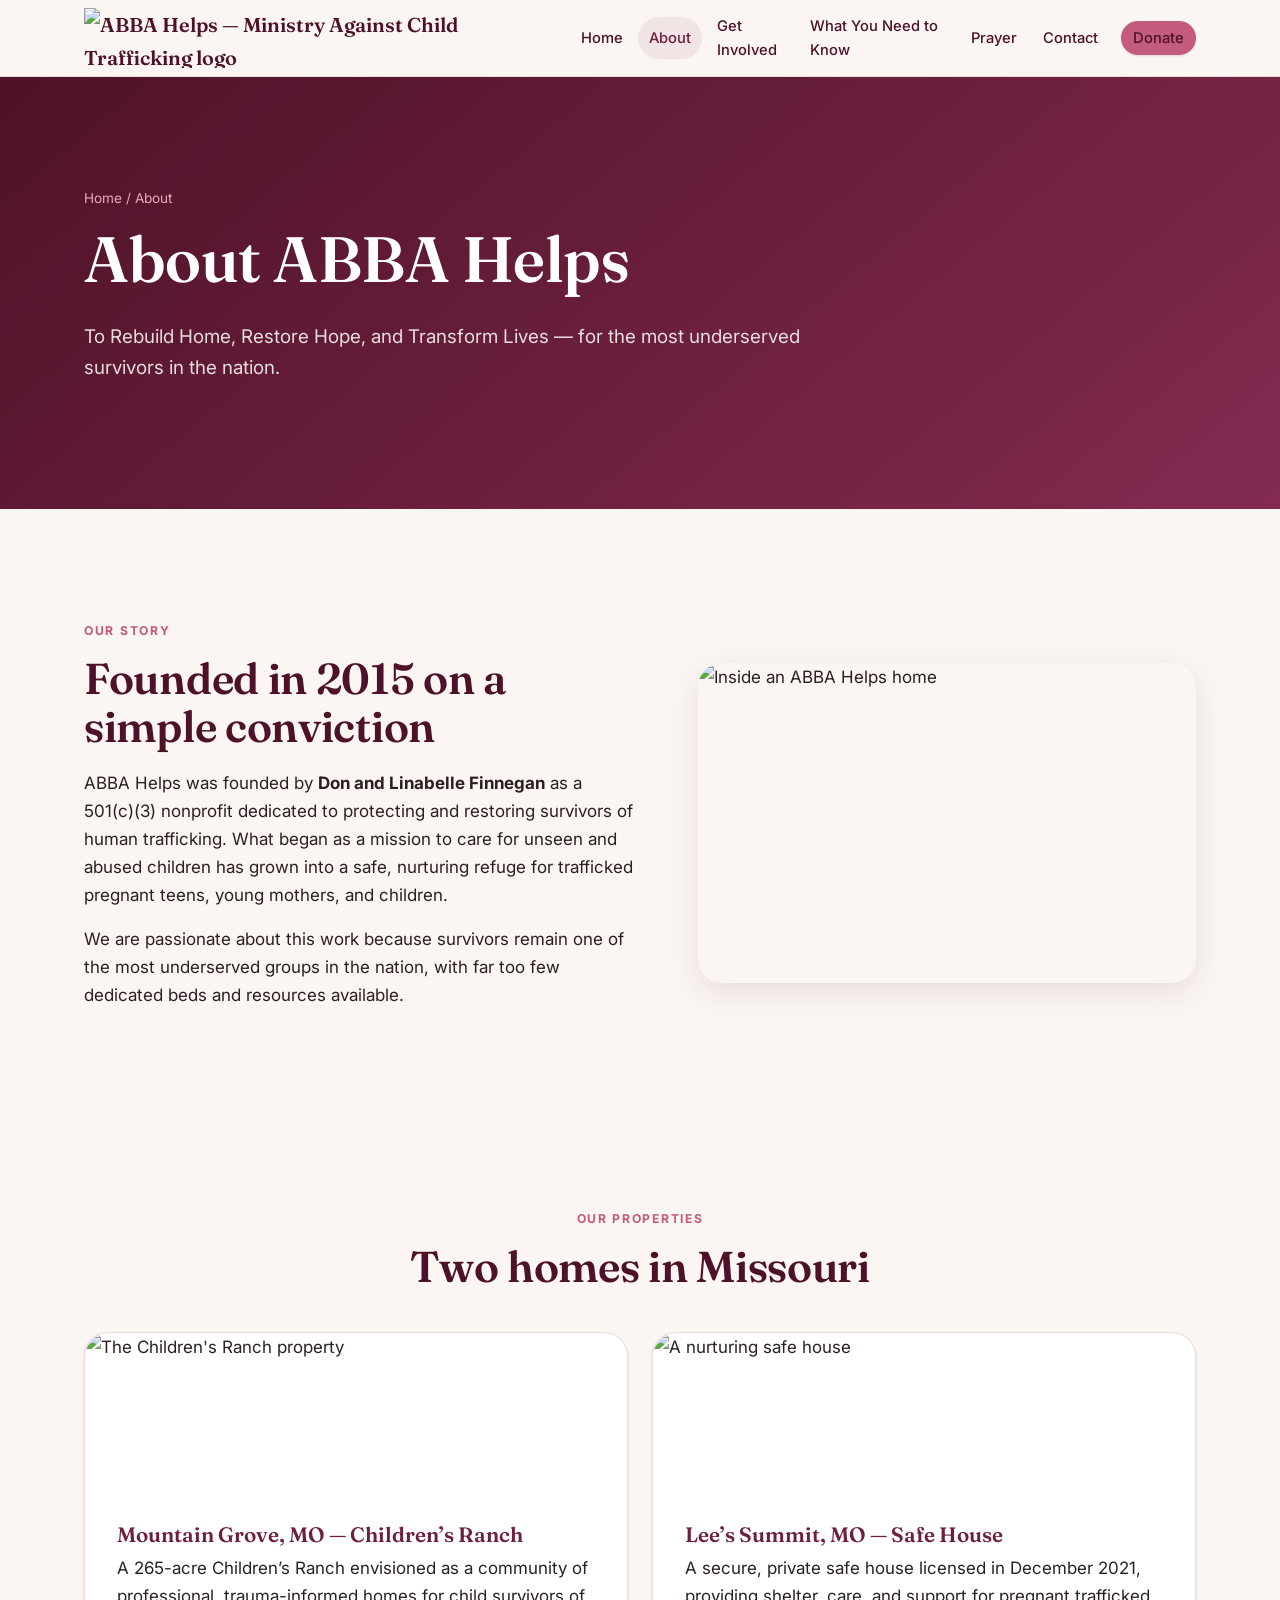
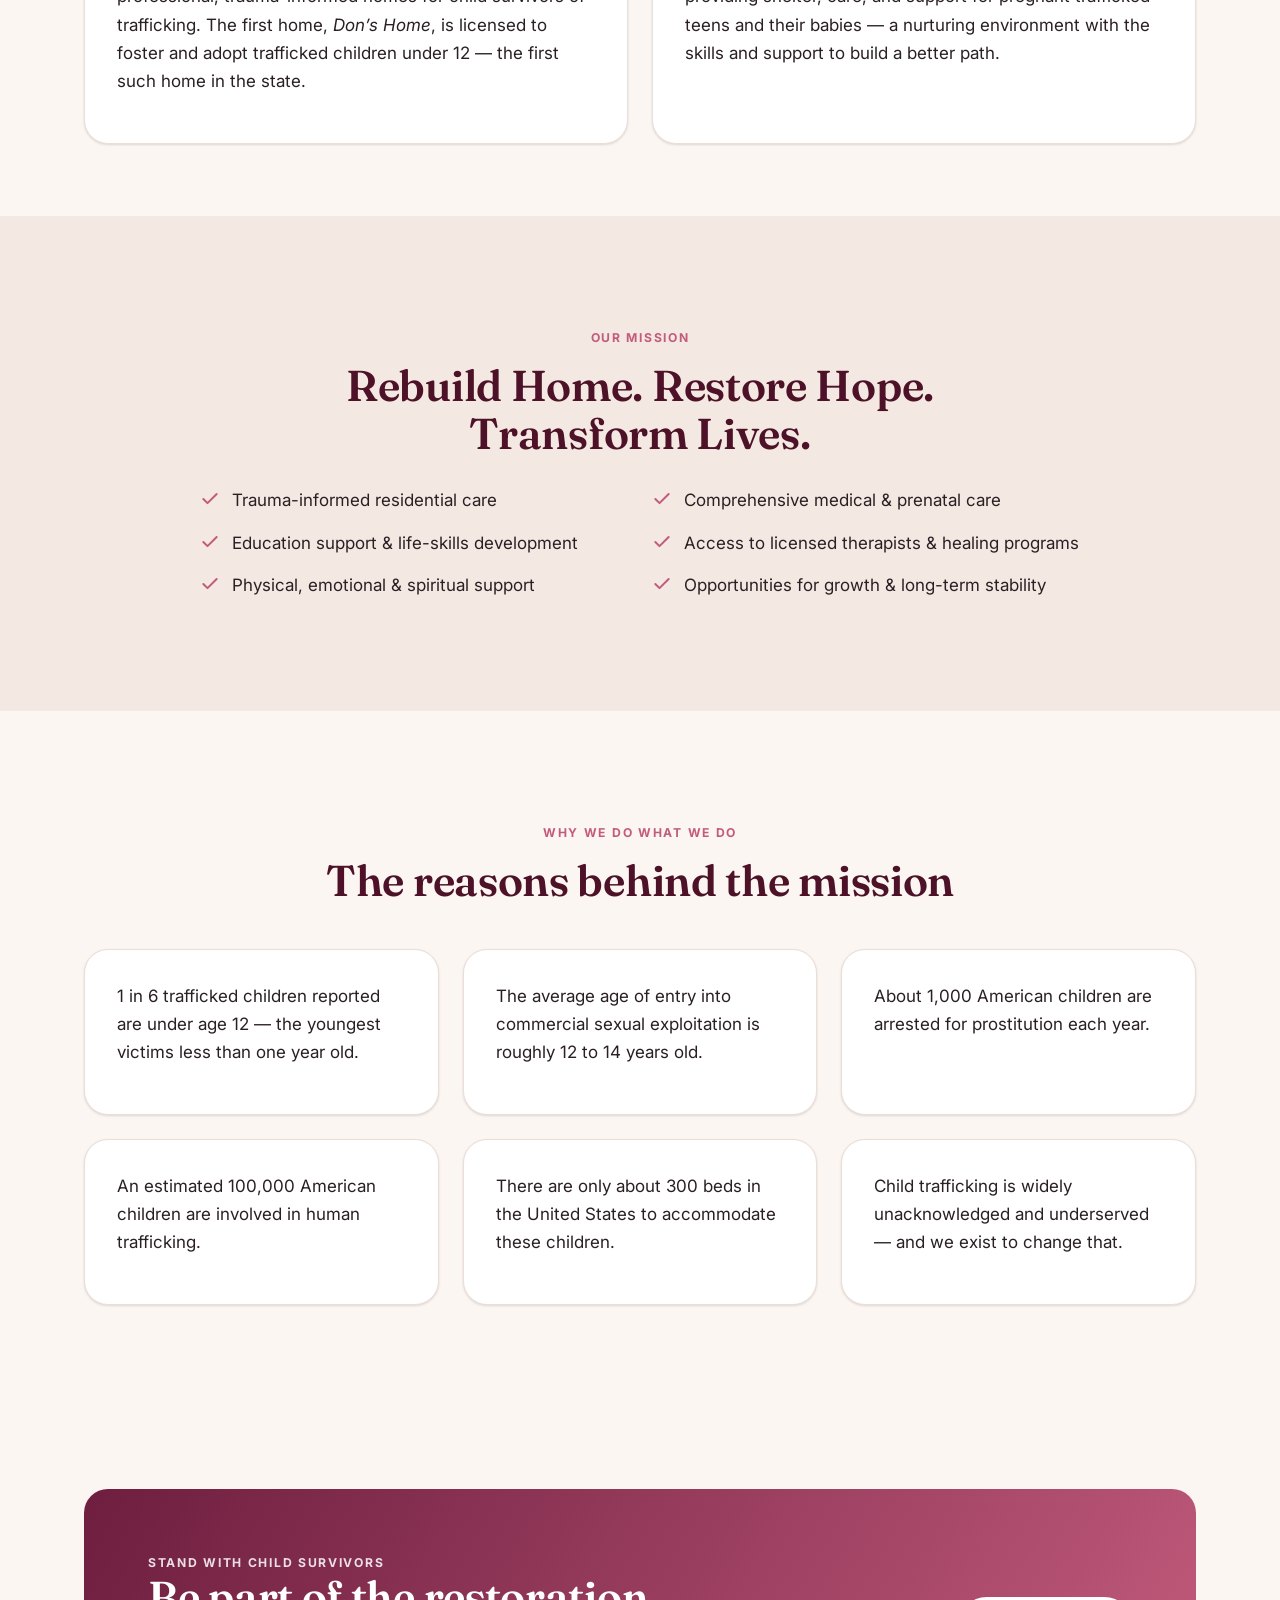
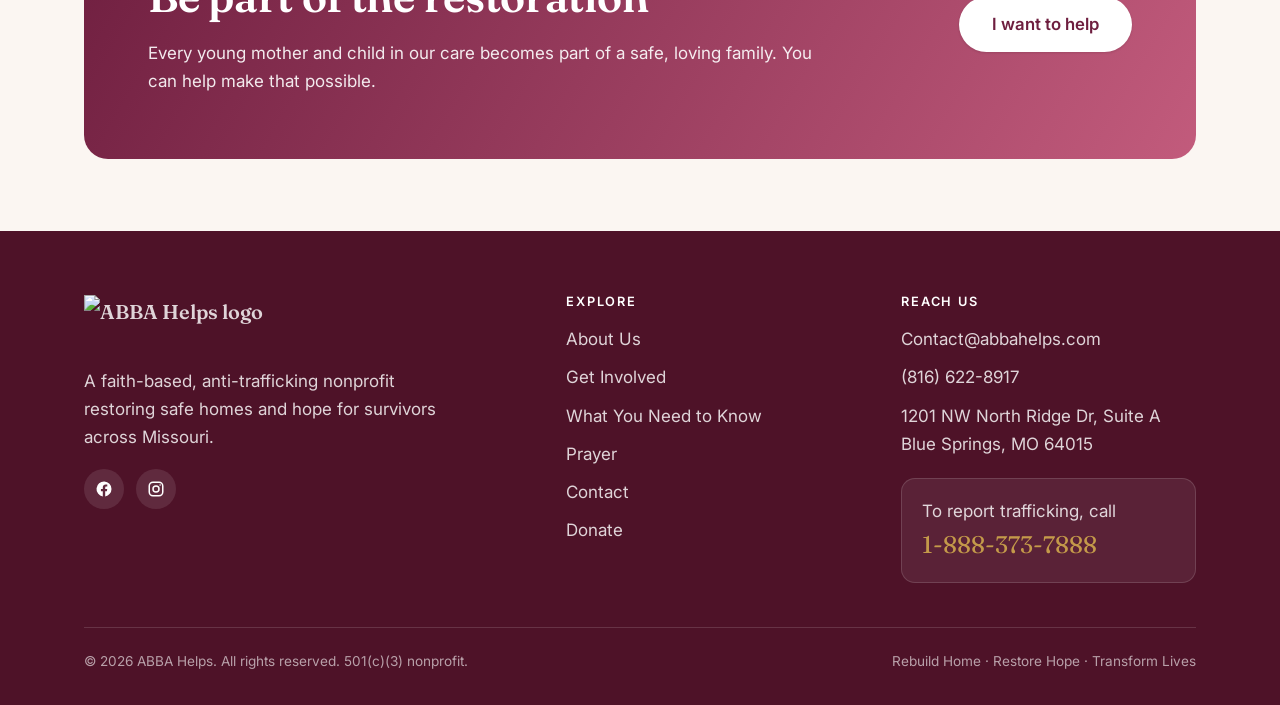
==== commit 2e377273: "Cache-bust CSS/JS; larger logo" ====
--- a/about.html
+++ b/about.html
@@ -8,7 +8,7 @@
 <link rel="preconnect" href="https://fonts.googleapis.com" />
 <link rel="preconnect" href="https://fonts.gstatic.com" crossorigin />
 <link href="https://fonts.googleapis.com/css2?family=Fraunces:ital,opsz,wght@0,9..144,400;0,9..144,500;0,9..144,600;1,9..144,500&family=Inter:wght@400;500;600;700&display=swap" rel="stylesheet" />
-<link rel="stylesheet" href="styles.css" />
+<link rel="stylesheet" href="styles.css?v=3" />
 </head>
 <body>
 <header class="site-header">
@@ -152,6 +152,6 @@
     </div>
   </div>
 </footer>
-<script src="script.js"></script>
+<script src="script.js?v=3"></script>
 </body>
 </html>
--- a/styles.css
+++ b/styles.css
@@ -304,7 +304,7 @@
    ===================================================================== */
 
 /* Real logo in brand */
-.brand-logo { height: 52px; width: auto; display: block; }
+.brand-logo { height: 60px; width: auto; display: block; }
 .brand-text { display:flex; flex-direction:column; line-height:1.05; }
 .site-footer .brand-logo { height: 56px; }
 @media (max-width: 480px){ .brand-logo { height: 44px; } }
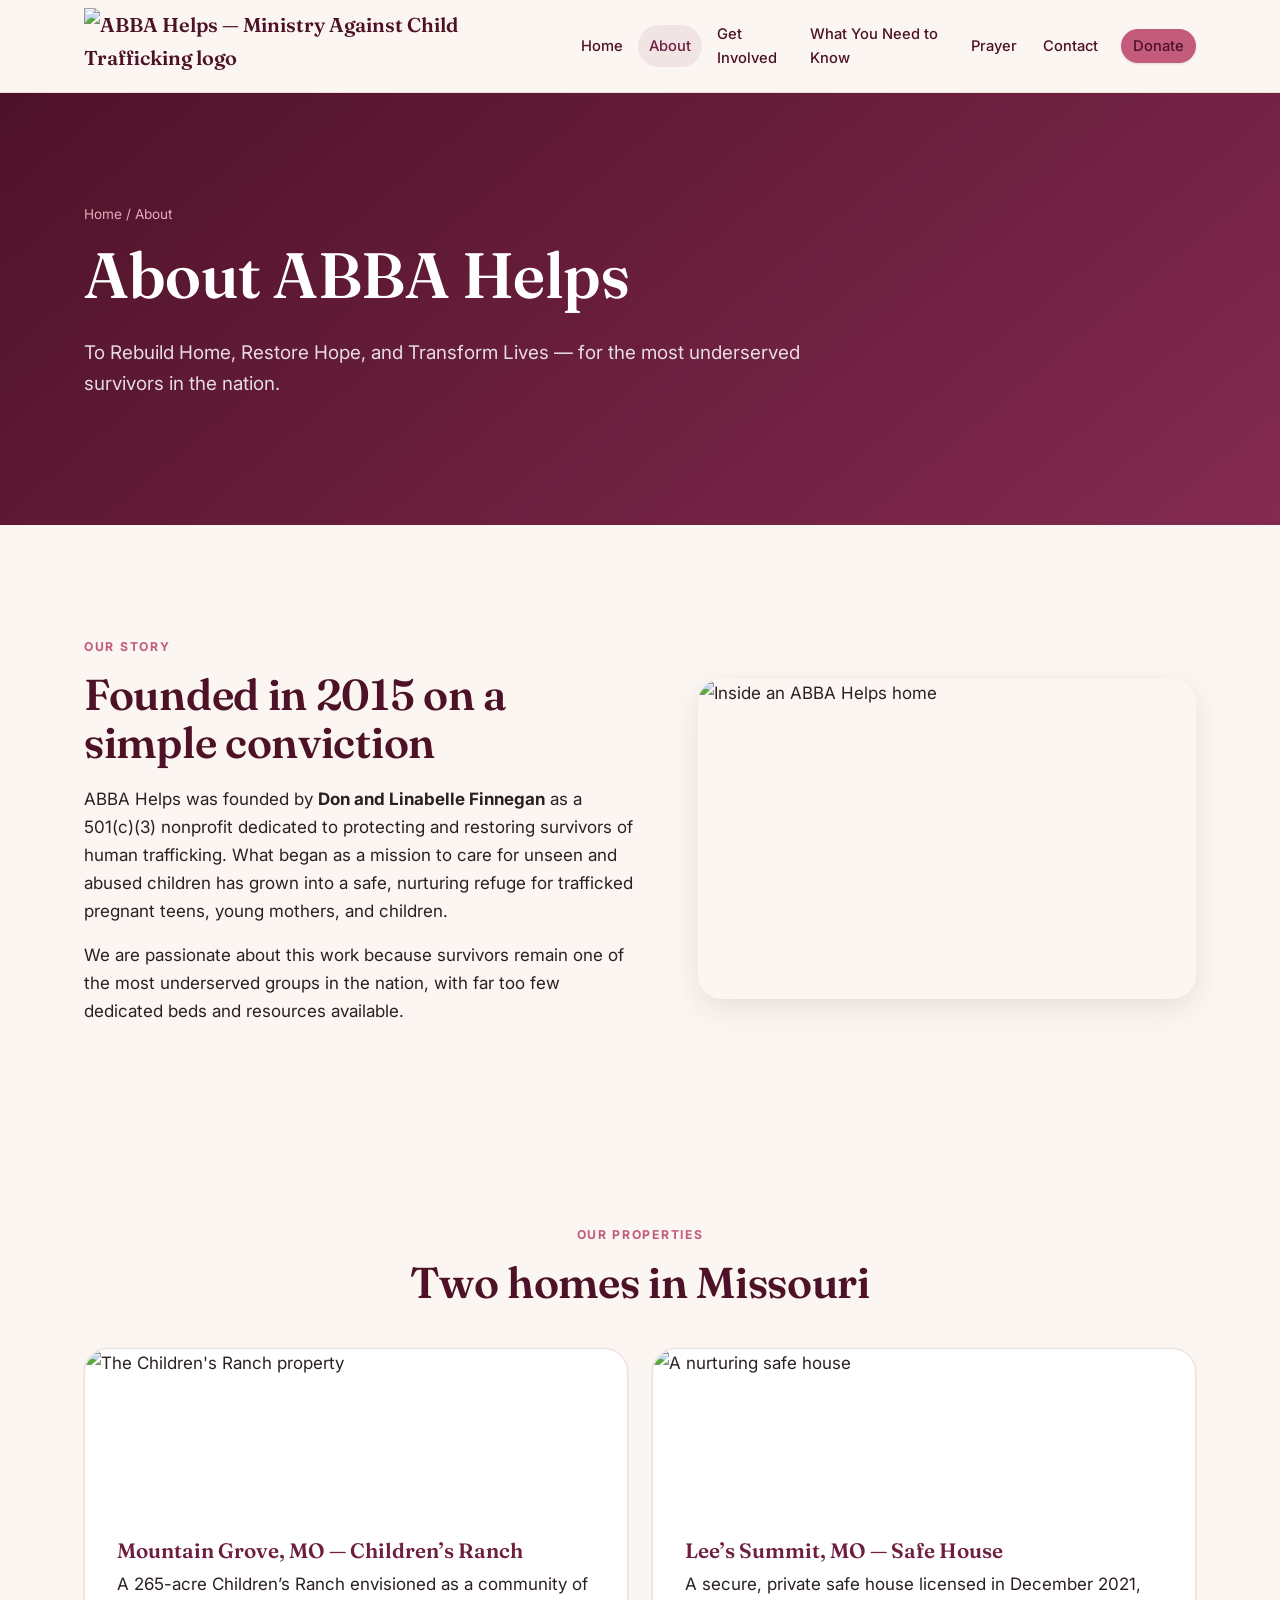
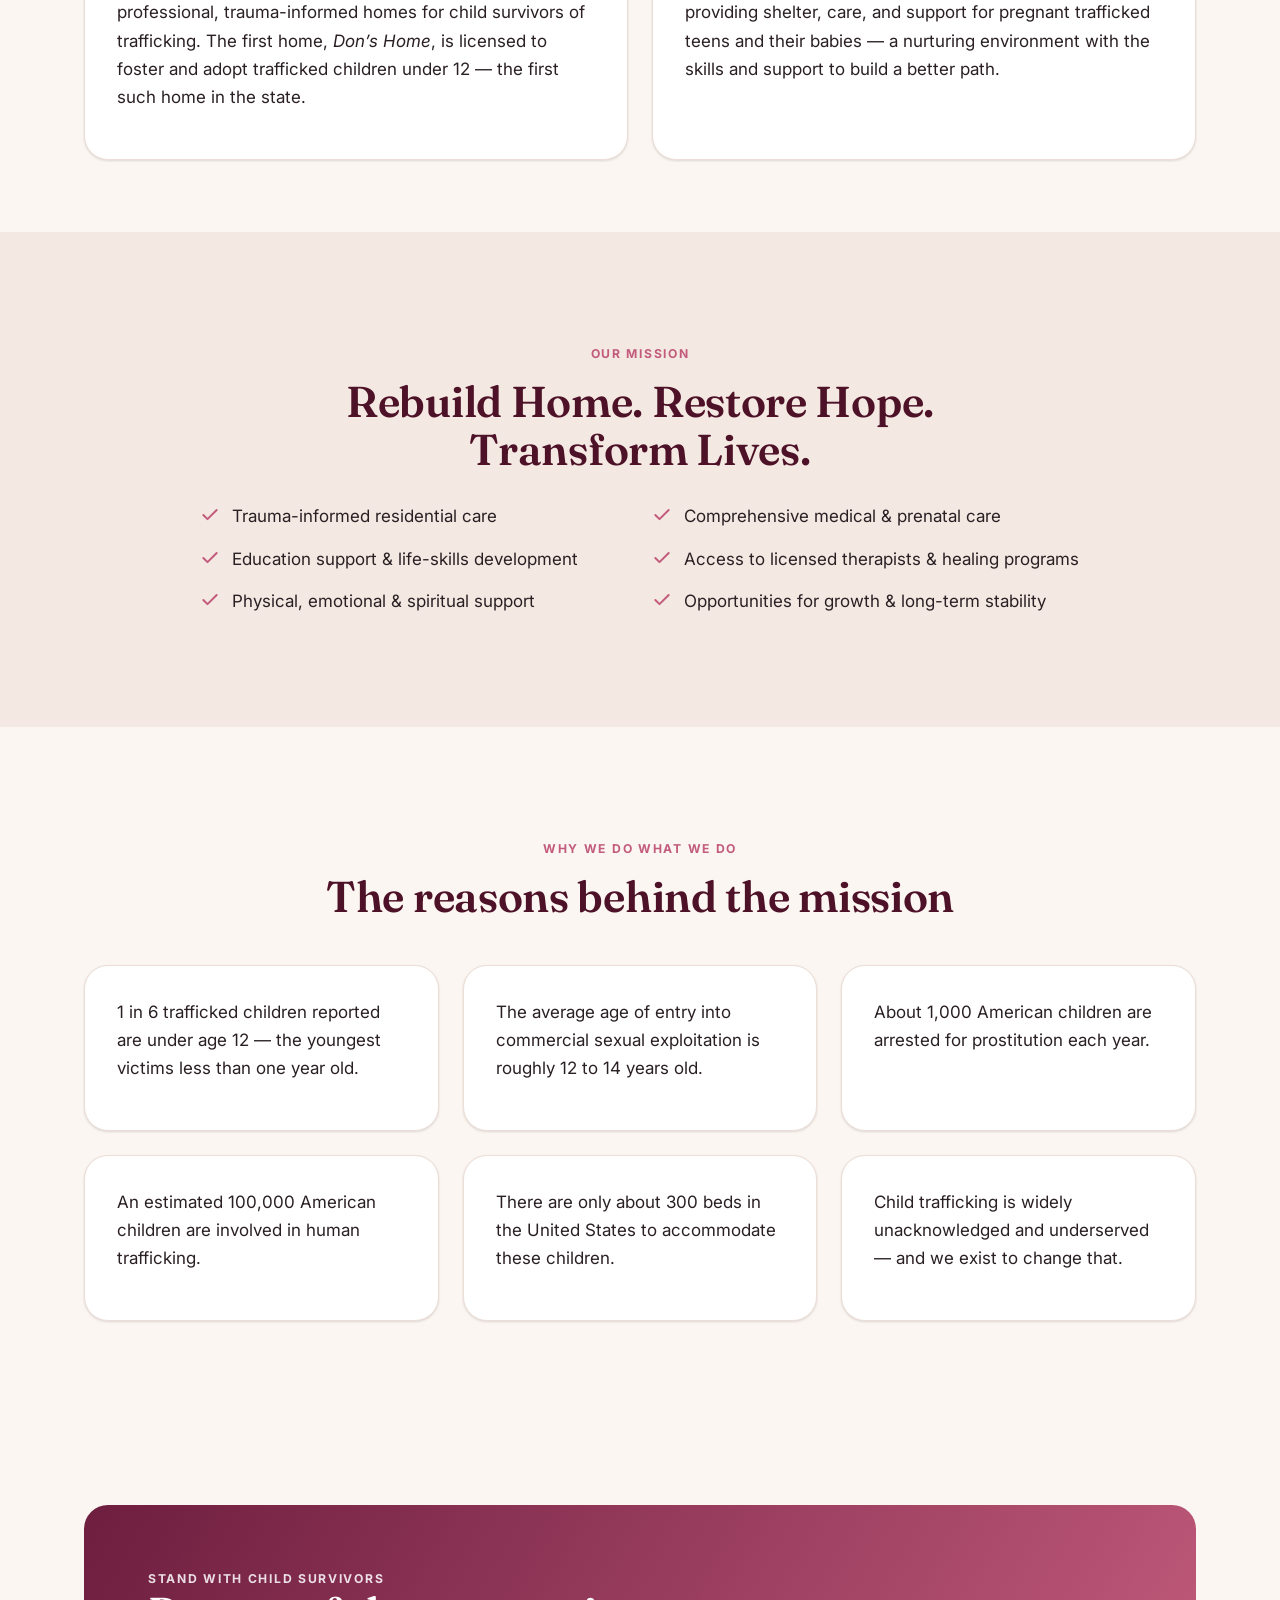
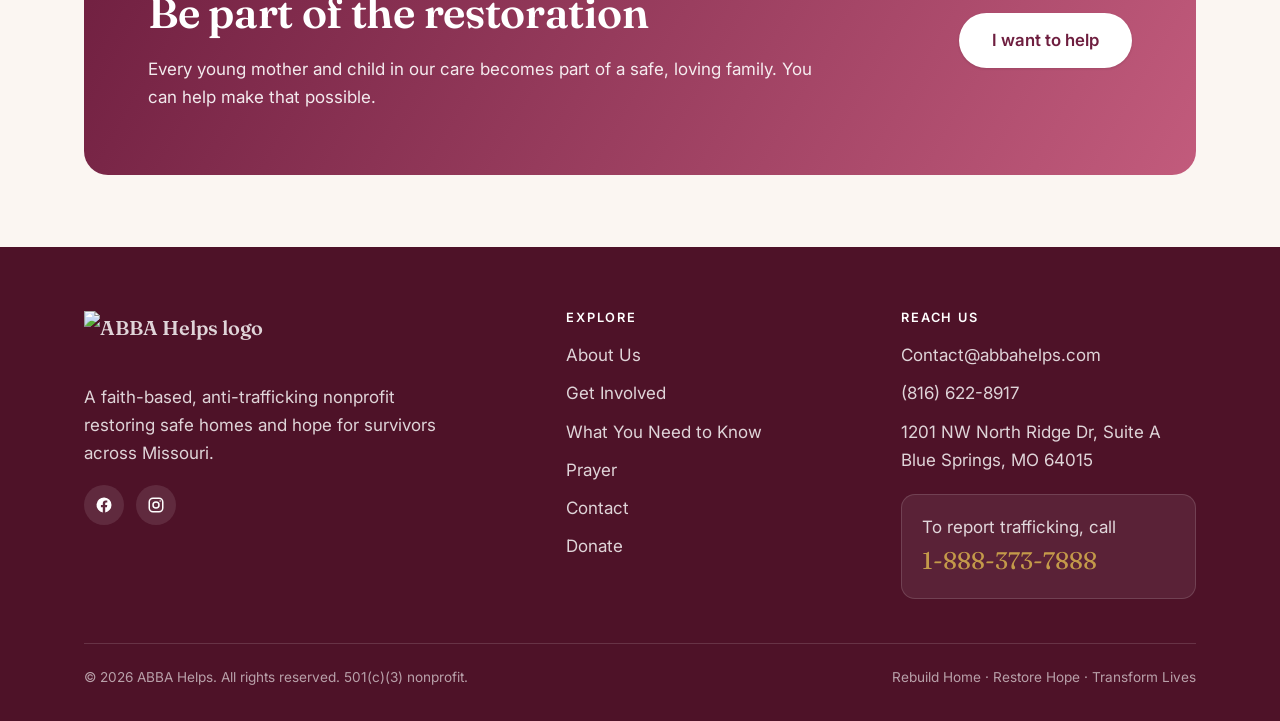
==== commit 528950e5: "Bigger logo; readable infographics; mobile polish" ====
--- a/about.html
+++ b/about.html
@@ -8,7 +8,7 @@
 <link rel="preconnect" href="https://fonts.googleapis.com" />
 <link rel="preconnect" href="https://fonts.gstatic.com" crossorigin />
 <link href="https://fonts.googleapis.com/css2?family=Fraunces:ital,opsz,wght@0,9..144,400;0,9..144,500;0,9..144,600;1,9..144,500&family=Inter:wght@400;500;600;700&display=swap" rel="stylesheet" />
-<link rel="stylesheet" href="styles.css?v=3" />
+<link rel="stylesheet" href="styles.css?v=5" />
 </head>
 <body>
 <header class="site-header">
@@ -152,6 +152,6 @@
     </div>
   </div>
 </footer>
-<script src="script.js?v=3"></script>
+<script src="script.js?v=5"></script>
 </body>
 </html>
--- a/styles.css
+++ b/styles.css
@@ -112,7 +112,7 @@
   backdrop-filter: saturate(140%) blur(12px);
   border-bottom: 1px solid var(--line);
 }
-.nav { display: flex; align-items: center; justify-content: space-between; height: 76px; }
+.nav { display: flex; align-items: center; justify-content: space-between; height: 92px; }
 .brand { display: flex; align-items: center; gap: 12px; font-family: var(--font-display); font-weight: 600; font-size: 1.25rem; color: var(--maroon-900); }
 .brand .mark {
   width: 42px; height: 42px; border-radius: 50%; flex: 0 0 auto;
@@ -279,7 +279,7 @@
 
   .nav-toggle { display:block; }
   .nav-links {
-    position: absolute; top: 76px; left:0; right:0;
+    position: absolute; top: 92px; left:0; right:0;
     flex-direction: column; align-items: stretch; gap:4px;
     background: var(--cream); border-bottom:1px solid var(--line);
     padding: 14px 24px 22px; box-shadow: var(--shadow-md);
@@ -304,10 +304,10 @@
    ===================================================================== */
 
 /* Real logo in brand */
-.brand-logo { height: 60px; width: auto; display: block; }
+.brand-logo { height: 76px; width: auto; display: block; }
 .brand-text { display:flex; flex-direction:column; line-height:1.05; }
 .site-footer .brand-logo { height: 56px; }
-@media (max-width: 480px){ .brand-logo { height: 44px; } }
+@media (max-width: 480px){ .brand-logo { height: 60px; } }
 
 /* Expanded nav — allow wrap / tighten on smaller desktops */
 .nav-links a { font-size: .92rem; padding: 9px 11px; }
@@ -340,10 +340,13 @@
 .cert-grid figcaption { text-align:center; font-size:.85rem; color: var(--muted); margin-top:10px; }
 @media (max-width: 900px){ .cert-grid { grid-template-columns: 1fr; max-width:420px; margin-inline:auto; } }
 
-/* Infographics (tall portrait awareness graphics) */
-.infographics { display:grid; grid-template-columns: repeat(3,1fr); gap: 24px; }
-.infographics img { width:100%; height:auto; border-radius: var(--r-md); box-shadow: var(--shadow-md); display:block; }
-@media (max-width: 900px){ .infographics { grid-template-columns: 1fr; max-width:480px; margin-inline:auto; } }
+/* Infographics (tall portrait awareness graphics) — large & readable */
+.infographics { display:grid; grid-template-columns: 1fr; gap: 36px; max-width: 760px; margin-inline:auto; }
+.infographics figure { margin:0; }
+.infographics a { display:block; border-radius: var(--r-md); overflow:hidden; box-shadow: var(--shadow-md); transition: transform .3s var(--ease), box-shadow .3s var(--ease); }
+.infographics a:hover { transform: translateY(-3px); box-shadow: var(--shadow-lg); }
+.infographics img { width:100%; height:auto; display:block; }
+.infographics figcaption { text-align:center; font-size:.85rem; color: var(--muted); margin-top:10px; }
 
 /* Download buttons row */
 .downloads { display:flex; flex-wrap:wrap; gap:14px; margin-top:8px; }
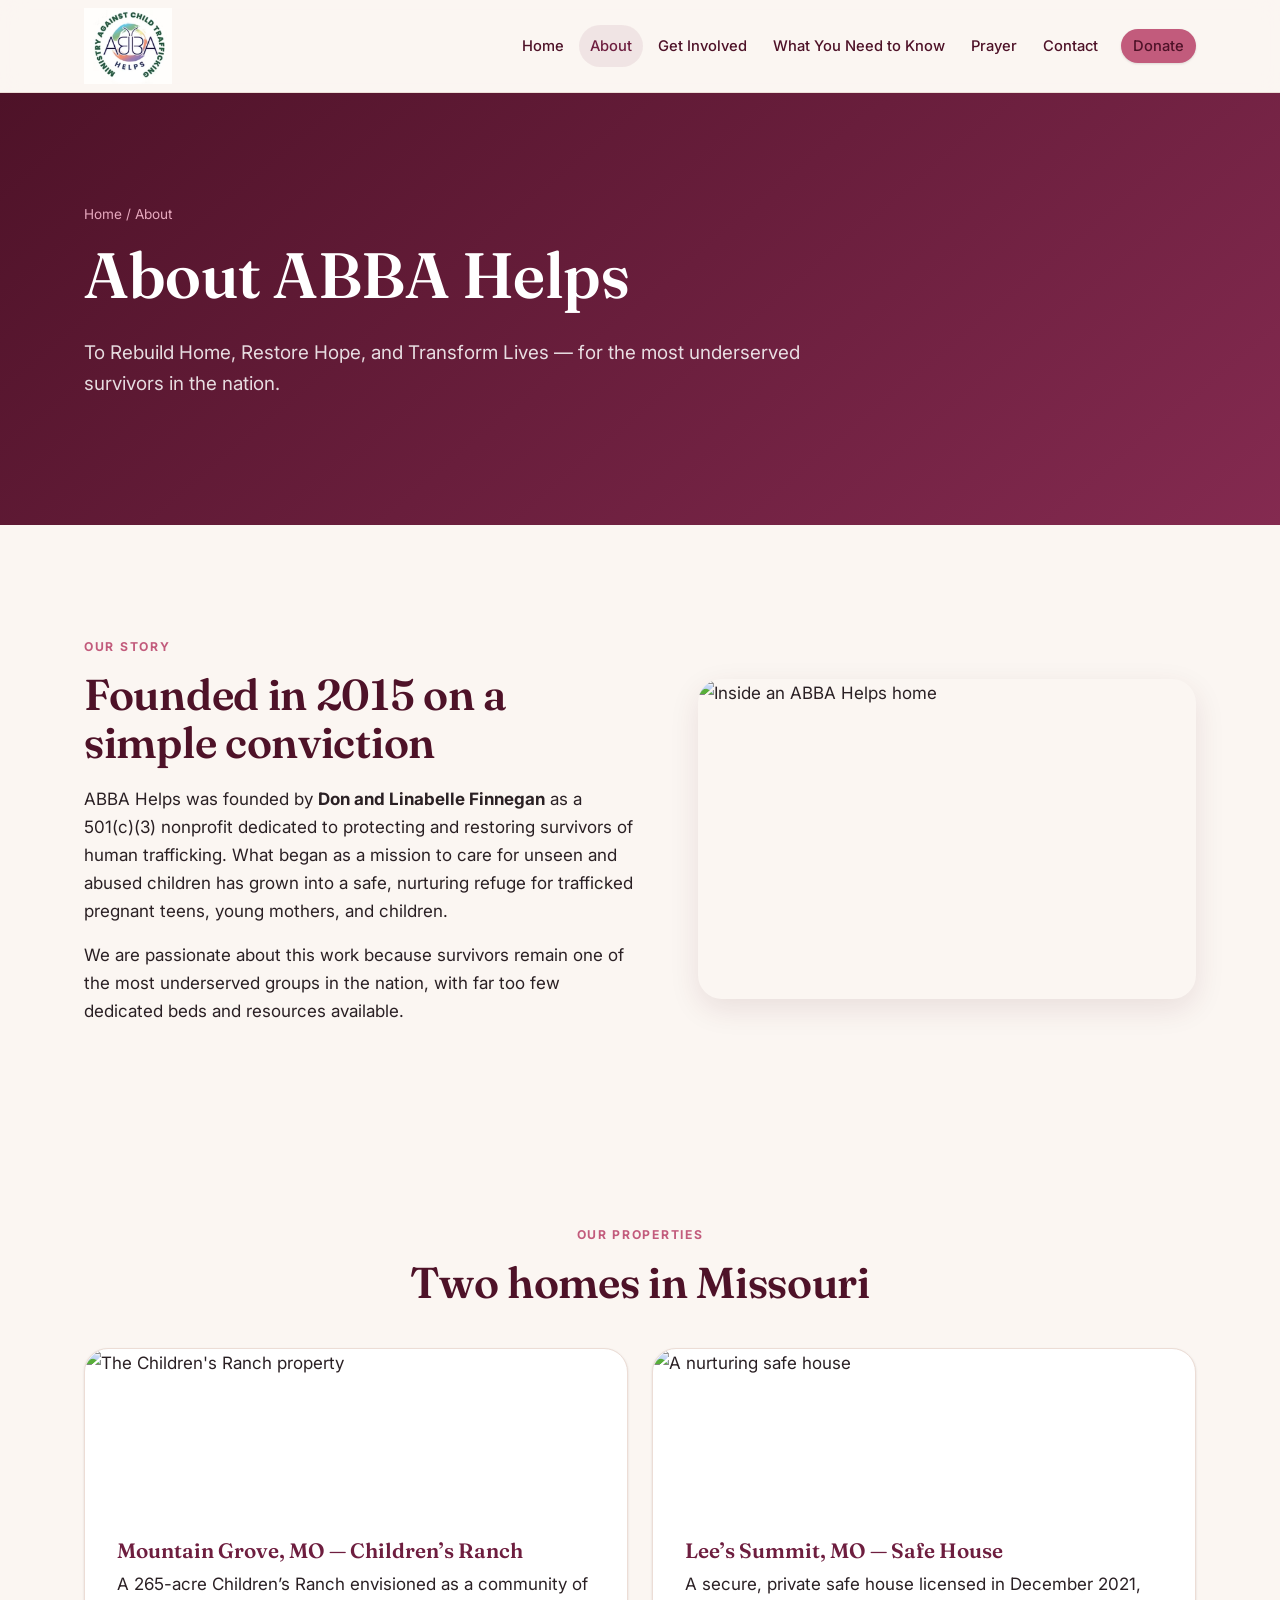
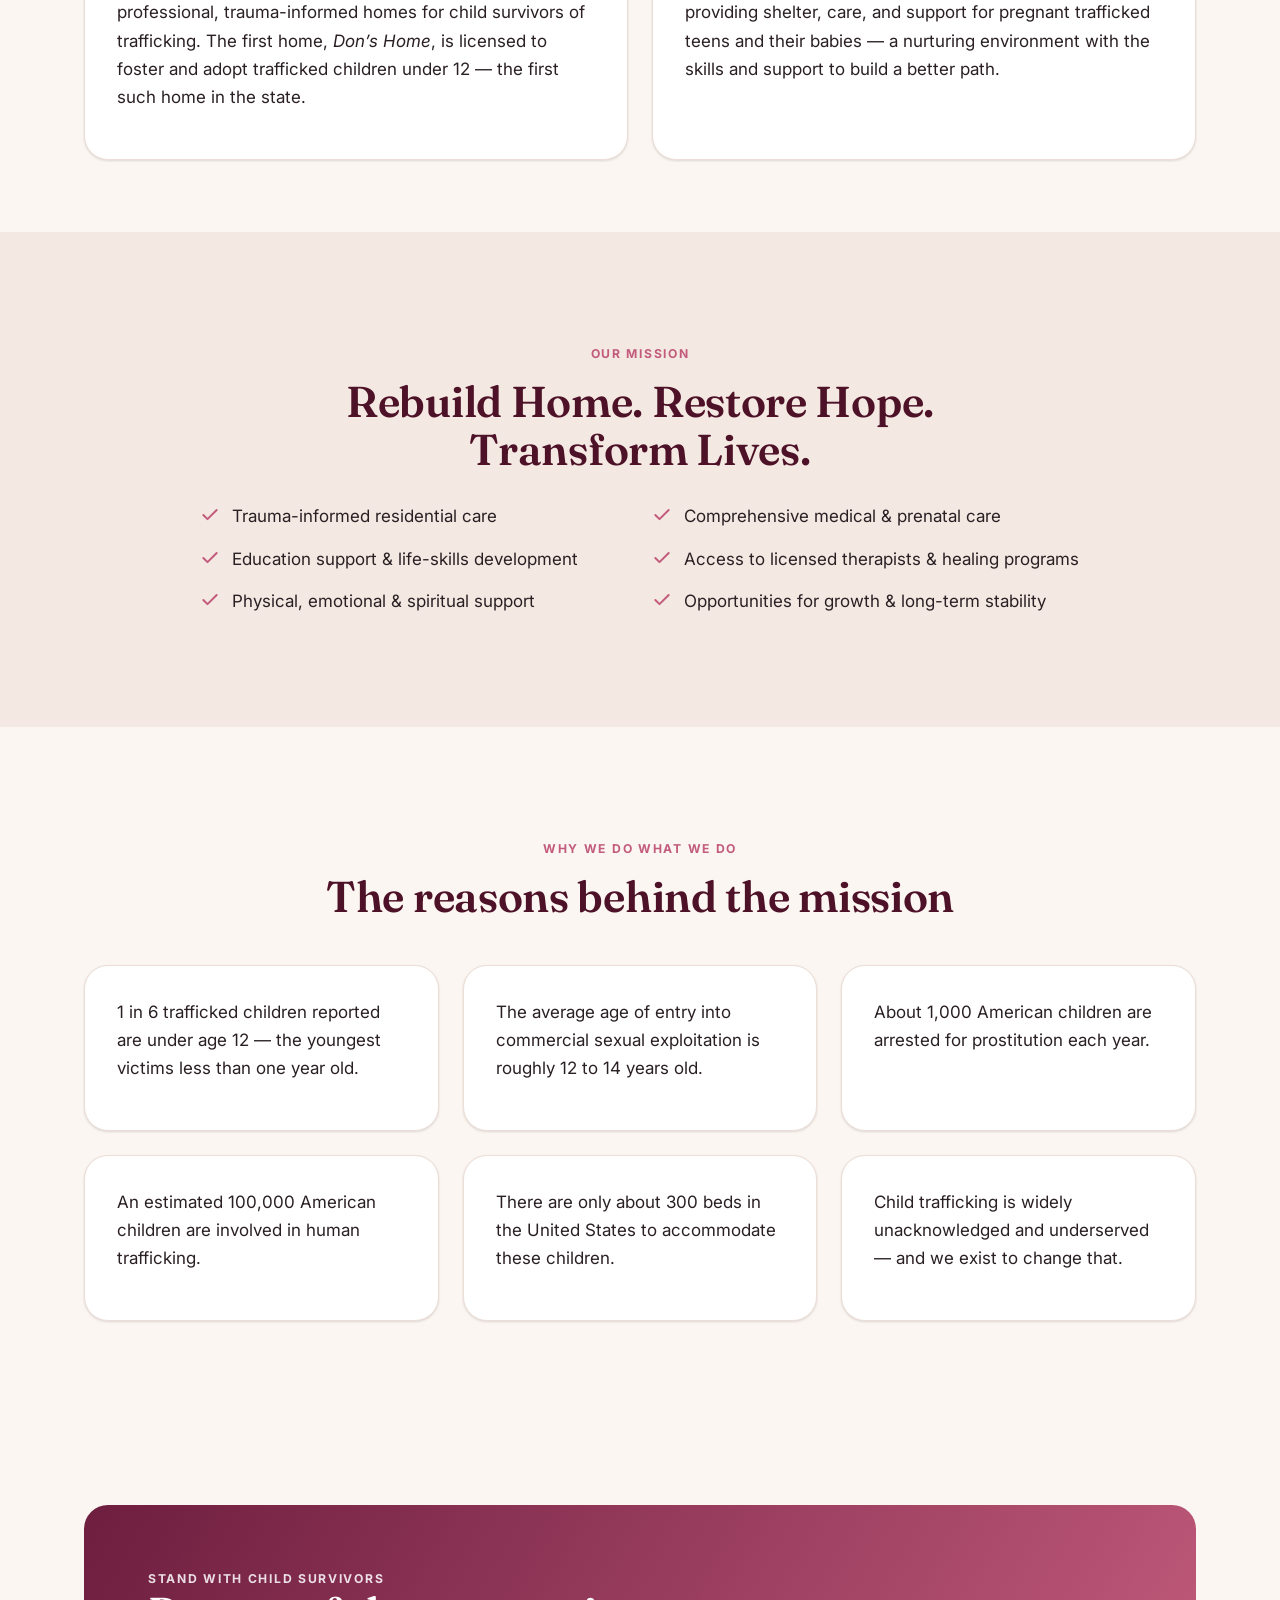
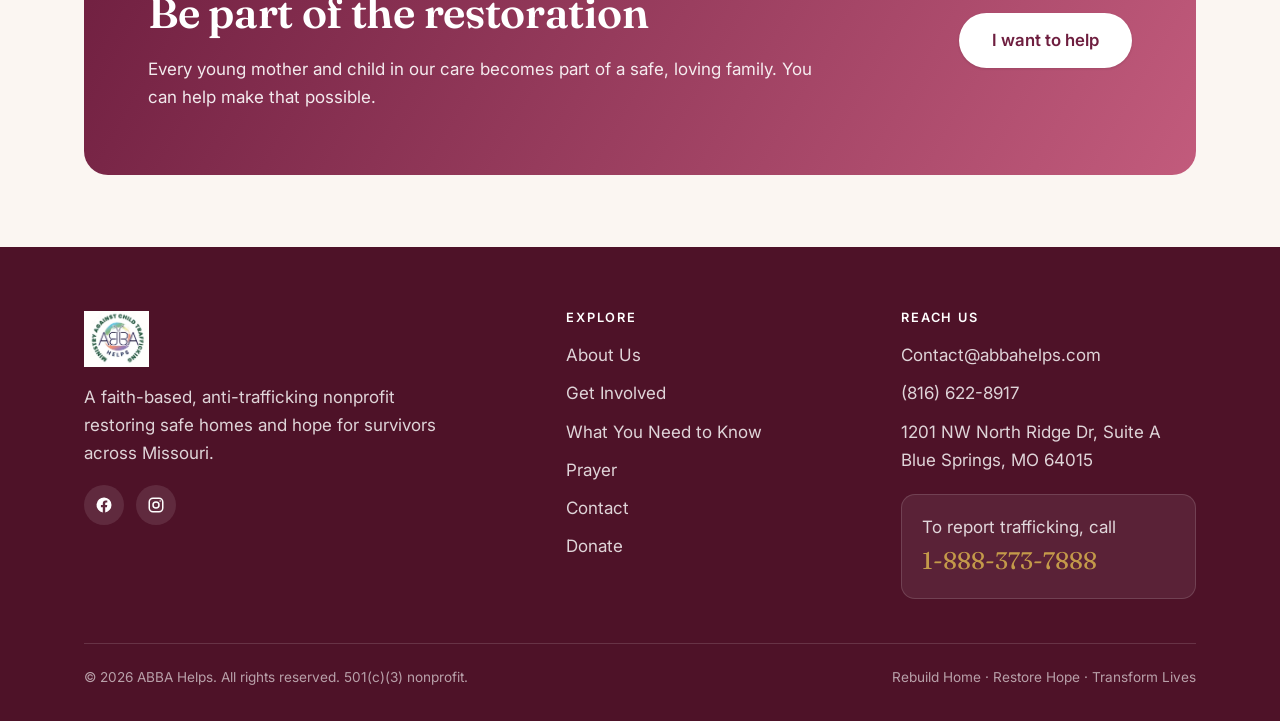
==== commit a7702d90: "Add files via upload" ====
--- a/about.html
+++ b/about.html
@@ -8,13 +8,13 @@
 <link rel="preconnect" href="https://fonts.googleapis.com" />
 <link rel="preconnect" href="https://fonts.gstatic.com" crossorigin />
 <link href="https://fonts.googleapis.com/css2?family=Fraunces:ital,opsz,wght@0,9..144,400;0,9..144,500;0,9..144,600;1,9..144,500&family=Inter:wght@400;500;600;700&display=swap" rel="stylesheet" />
-<link rel="stylesheet" href="styles.css?v=5" />
+<link rel="stylesheet" href="styles.css?v=7" />
 </head>
 <body>
 <header class="site-header">
   <div class="container nav">
     <a href="index.html" class="brand" aria-label="ABBA Helps home">
-      <img class="brand-logo" src="https://static.wixstatic.com/media/a490a1_e13c080926cb465ead91471263c5ee8f~mv2.png" alt="ABBA Helps — Ministry Against Child Trafficking logo" />
+      <img class="brand-logo" src="ABBA%20Logo.png" alt="ABBA Helps — Ministry Against Child Trafficking logo" />
     </a>
     <button class="nav-toggle" aria-label="Open menu" aria-expanded="false"><span></span><span></span><span></span></button>
     <ul class="nav-links">
@@ -45,7 +45,7 @@
       <p>ABBA Helps was founded by <strong>Don and Linabelle Finnegan</strong> as a 501(c)(3) nonprofit dedicated to protecting and restoring survivors of human trafficking. What began as a mission to care for unseen and abused children has grown into a safe, nurturing refuge for trafficked pregnant teens, young mothers, and children.</p>
       <p>We are passionate about this work because survivors remain one of the most underserved groups in the nation, with far too few dedicated beds and resources available.</p>
     </div>
-    <div class="split-media reveal"><img src="https://static.wixstatic.com/media/a490a1_fadef14c16db448c8db51389518bd76b~mv2.jpg" alt="Inside an ABBA Helps home" loading="lazy" /></div>
+    <div class="split-media reveal"><img src="https://images.unsplash.com/photo-1605774337664-7a846e9cdf17?auto=format&fit=crop&w=1000&q=80" alt="Inside an ABBA Helps home" loading="lazy" /></div>
   </div>
 </section>
 
@@ -55,12 +55,12 @@
     <h2 class="center" style="margin-bottom:40px">Two homes in Missouri</h2>
     <div class="grid grid-2">
       <article class="card reveal">
-        <div class="card-img"><img src="https://static.wixstatic.com/media/a490a1_a65bb0cd06a3456aa9a65288ef029328~mv2.jpg" alt="The Children's Ranch property" loading="lazy" /></div>
+        <div class="card-img"><img src="https://images.unsplash.com/photo-1570129477492-45c003edd2be?auto=format&fit=crop&w=1000&q=80" alt="The Children's Ranch property" loading="lazy" /></div>
         <h3>Mountain Grove, MO &mdash; Children&rsquo;s Ranch</h3>
         <p>A 265-acre Children&rsquo;s Ranch envisioned as a community of professional, trauma-informed homes for child survivors of trafficking. The first home, <em>Don&rsquo;s Home</em>, is licensed to foster and adopt trafficked children under 12 &mdash; the first such home in the state.</p>
       </article>
       <article class="card reveal">
-        <div class="card-img"><img src="https://static.wixstatic.com/media/a490a1_6782f7e72b254d158c82912da5c34dce~mv2.jpg" alt="A nurturing safe house" loading="lazy" /></div>
+        <div class="card-img"><img src="https://images.unsplash.com/photo-1576941089067-2de3c901e126?auto=format&fit=crop&w=1000&q=80" alt="A nurturing safe house" loading="lazy" /></div>
         <h3>Lee&rsquo;s Summit, MO &mdash; Safe House</h3>
         <p>A secure, private safe house licensed in December 2021, providing shelter, care, and support for pregnant trafficked teens and their babies &mdash; a nurturing environment with the skills and support to build a better path.</p>
       </article>
@@ -118,7 +118,7 @@
   <div class="container">
     <div class="foot-grid">
       <div>
-        <a href="index.html" class="brand" aria-label="ABBA Helps home"><img class="brand-logo" src="https://static.wixstatic.com/media/a490a1_e13c080926cb465ead91471263c5ee8f~mv2.png" alt="ABBA Helps logo" /></a>
+        <a href="index.html" class="brand" aria-label="ABBA Helps home"><img class="brand-logo" src="ABBA%20Logo.png" alt="ABBA Helps logo" /></a>
         <p style="margin-top:16px;max-width:34ch">A faith-based, anti-trafficking nonprofit restoring safe homes and hope for survivors across Missouri.</p>
         <div class="socials">
           <a href="https://www.facebook.com/abbahelps/" target="_blank" rel="noopener" aria-label="Facebook"><svg width="18" height="18" viewBox="0 0 24 24" fill="currentColor"><path d="M22 12a10 10 0 10-11.6 9.9v-7H7.9V12h2.5V9.8c0-2.5 1.5-3.9 3.8-3.9 1.1 0 2.2.2 2.2.2v2.5h-1.2c-1.2 0-1.6.8-1.6 1.6V12h2.7l-.4 2.9h-2.3v7A10 10 0 0022 12z"/></svg></a>
@@ -152,6 +152,6 @@
     </div>
   </div>
 </footer>
-<script src="script.js?v=5"></script>
+<script src="script.js?v=7"></script>
 </body>
 </html>
--- a/styles.css
+++ b/styles.css
@@ -340,6 +340,12 @@
 .cert-grid figcaption { text-align:center; font-size:.85rem; color: var(--muted); margin-top:10px; }
 @media (max-width: 900px){ .cert-grid { grid-template-columns: 1fr; max-width:420px; margin-inline:auto; } }
 
+/* Single featured certificate */
+.cert-single { max-width: 680px; margin-inline:auto; }
+.cert-single figure { margin:0; background:#fff; border:1px solid var(--line); border-radius: var(--r-md); padding:16px; box-shadow: var(--shadow-md); }
+.cert-single img { width:100%; height:auto; border-radius:6px; display:block; }
+.cert-single figcaption { text-align:center; font-size:.9rem; color: var(--muted); margin-top:14px; }
+
 /* Infographics (tall portrait awareness graphics) — large & readable */
 .infographics { display:grid; grid-template-columns: 1fr; gap: 36px; max-width: 760px; margin-inline:auto; }
 .infographics figure { margin:0; }
@@ -353,7 +359,7 @@
 
 /* Donate embed */
 .donate-frame-wrap { background:#fff; border:1px solid var(--line); border-radius: var(--r-lg); box-shadow: var(--shadow-md); padding: 10px; max-width: 720px; margin: 0 auto; }
-.donate-frame { width:100%; min-height: 1180px; border:0; border-radius: var(--r-md); display:block; background:#fff; }
+.donate-frame { width:100%; height: 2600px; border:0; border-radius: var(--r-md); display:block; background:#fff; }
 
 /* Banner image */
 .banner-img { width:100%; height: clamp(220px, 34vw, 380px); object-fit:cover; border-radius: var(--r-lg); box-shadow: var(--shadow-md); display:block; }
